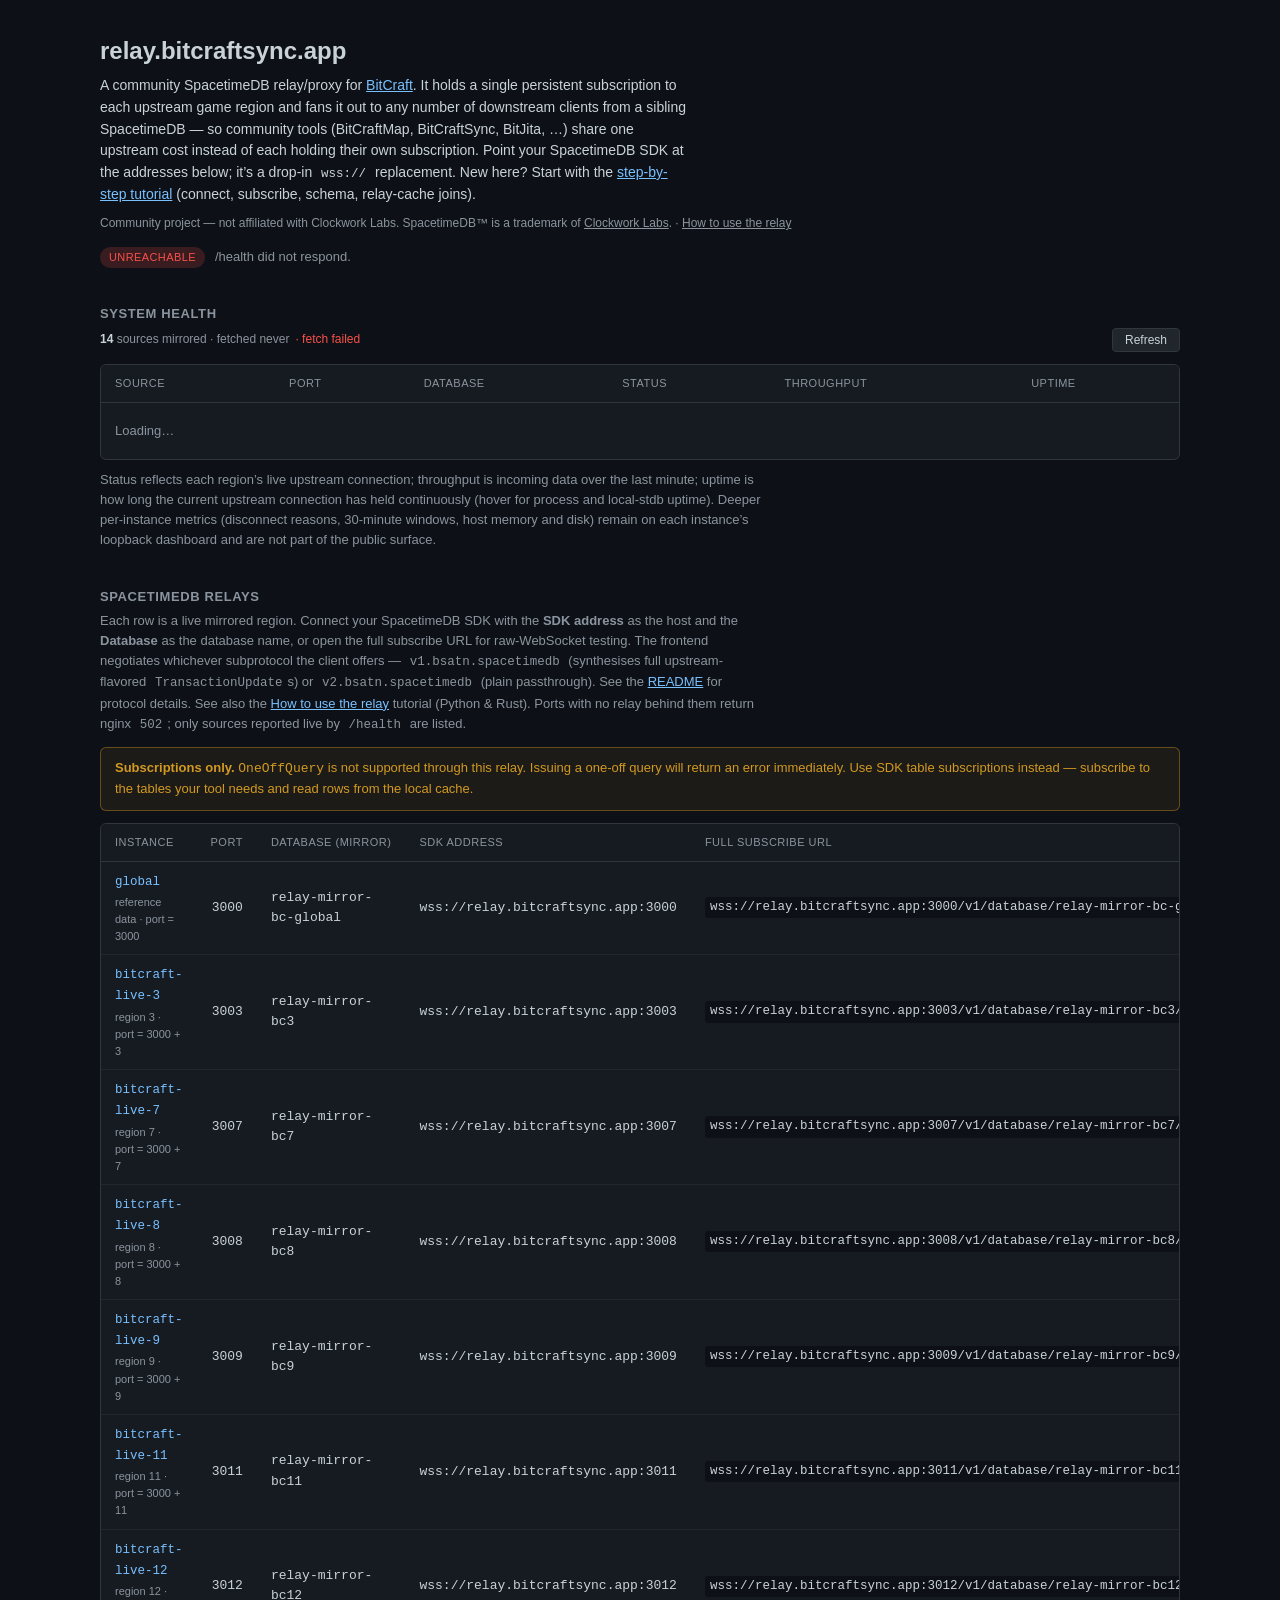
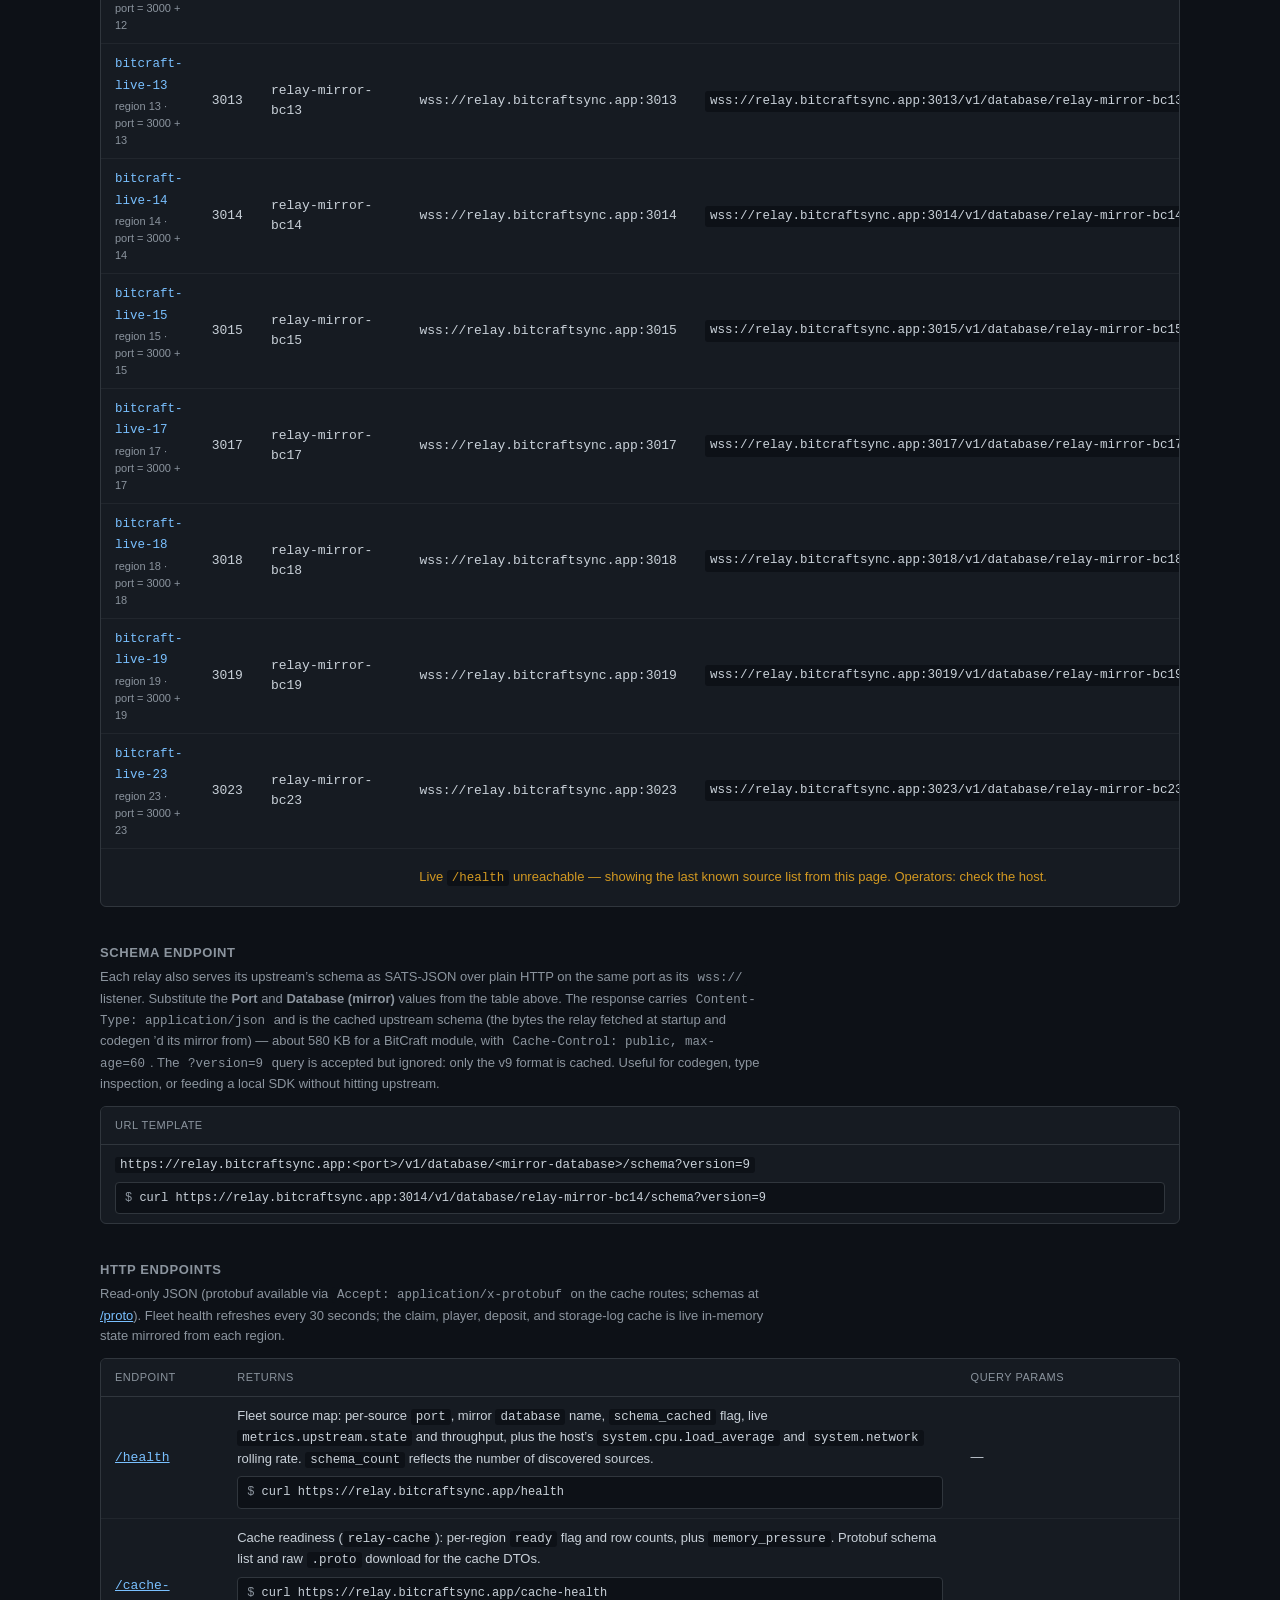
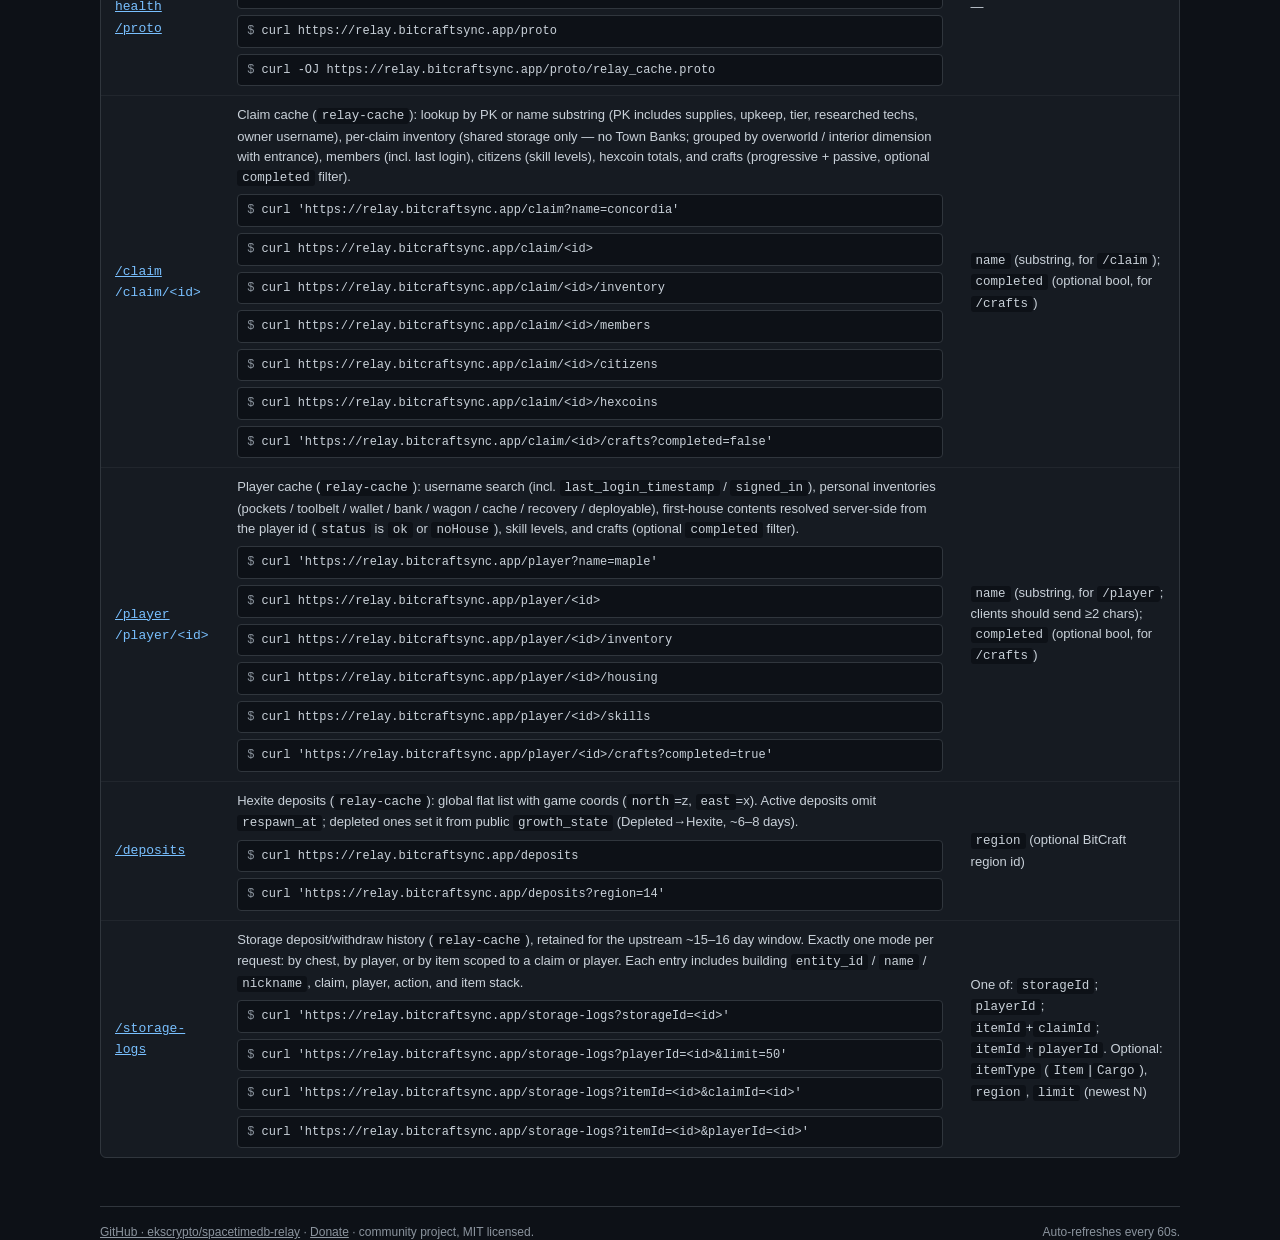
==== www/index.html @ 25bcff54 "Add public /tutorial guide for connecting to the relays. Static Python/Rust walkthrough (connect, se" ====
<!doctype html>
<html lang="en">
<head>
<meta charset="utf-8">
<meta name="viewport" content="width=device-width, initial-scale=1">
<title>relay.bitcraftsync.app</title>
<style>
  :root {
    --bg: #0d1117;
    --panel: #161b22;
    --border: #30363d;
    --text: #c9d1d9;
    --muted: #8b949e;
    --good: #3fb950;
    --bad: #f85149;
    --warn: #d29922;
    --link: #79c0ff;
    --code-bg: #0d1117;
  }
  * { box-sizing: border-box; }
  body {
    margin: 0;
    padding: 32px 24px 64px;
    background: var(--bg);
    color: var(--text);
    font-family: -apple-system, BlinkMacSystemFont, "Segoe UI", Helvetica, Arial, sans-serif;
    font-size: 14px;
    line-height: 1.55;
  }
  .wrap { max-width: 1080px; margin: 0 auto; }
  header h1 { font-size: 24px; margin: 0 0 6px; }
  header .lede { margin: 0 0 8px; color: var(--text); max-width: 76ch; }
  header .disclaimer { color: var(--muted); font-size: 12px; margin: 0; }
  header .disclaimer a { color: var(--muted); text-decoration: underline; }
  .health-line {
    margin-top: 14px;
    display: flex;
    align-items: center;
    gap: 10px;
    flex-wrap: wrap;
  }
  h2 {
    font-size: 13px;
    margin: 36px 0 4px;
    color: var(--muted);
    text-transform: uppercase;
    letter-spacing: 0.6px;
  }
  .section-note { color: var(--muted); font-size: 13px; margin: 4px 0 12px; max-width: 92ch; }
  .section-note code, p code, li code, td code { background: var(--code-bg); padding: 1px 5px; border-radius: 3px; font-size: 12.5px; }
  a { color: var(--link); }

  .pill {
    font-size: 11px;
    padding: 2px 9px;
    border-radius: 12px;
    background: #21262d;
    color: var(--muted);
    text-transform: uppercase;
    letter-spacing: 0.4px;
    white-space: nowrap;
  }
  .pill.up { background: rgba(63, 185, 80, 0.18); color: var(--good); }
  .pill.bad { background: rgba(248, 81, 73, 0.18); color: var(--bad); }
  .pill.warn { background: rgba(210, 153, 34, 0.18); color: var(--warn); }

  .panel {
    background: var(--panel);
    border: 1px solid var(--border);
    border-radius: 6px;
    padding: 0;
    overflow: hidden;
  }
  table { width: 100%; border-collapse: collapse; font-size: 13px; }
  thead th {
    text-align: left;
    padding: 10px 14px;
    color: var(--muted);
    font-weight: 500;
    font-size: 11px;
    text-transform: uppercase;
    letter-spacing: 0.5px;
    border-bottom: 1px solid var(--border);
    background: #161b22;
    white-space: nowrap;
  }
  tbody td { padding: 9px 14px; border-bottom: 1px solid #21262d; vertical-align: middle; }
  tbody tr:last-child td { border-bottom: none; }
  tbody tr:hover { background: #1c2128; }
  td.mono, .mono { font-family: ui-monospace, SFMono-Regular, Menlo, Consolas, monospace; }
  td.num { text-align: right; font-variant-numeric: tabular-nums; white-space: nowrap; }
  .src { color: var(--link); font-family: ui-monospace, SFMono-Regular, Menlo, Consolas, monospace; font-size: 12.5px; }
  .instance-tag { color: var(--muted); font-size: 11px; margin-top: 2px; }

  .url-cell { display: flex; align-items: center; gap: 8px; }
  .url-cell code { flex: 1 1 auto; overflow-x: auto; white-space: nowrap; display: block; }
  button.copy {
    background: #21262d;
    color: var(--text);
    border: 1px solid var(--border);
    border-radius: 4px;
    padding: 3px 9px;
    cursor: pointer;
    font-size: 11px;
    white-space: nowrap;
    flex: 0 0 auto;
  }
  button.copy:hover { background: #30363d; }
  button.copy.ok { color: var(--good); border-color: rgba(63,185,80,0.4); }

  .endpoints td p { margin: 2px 0 0; }
  .endpoints .ep { font-family: ui-monospace, SFMono-Regular, Menlo, Consolas, monospace; color: var(--link); }
  .curl {
    margin-top: 6px;
    background: var(--code-bg);
    border: 1px solid var(--border);
    border-radius: 4px;
    padding: 6px 9px;
    font-family: ui-monospace, SFMono-Regular, Menlo, Consolas, monospace;
    font-size: 12px;
    color: var(--text);
    overflow-x: auto;
    white-space: nowrap;
  }
  .curl .prompt { color: var(--muted); user-select: none; }

  .banner {
    border: 1px solid var(--border);
    border-radius: 6px;
    padding: 10px 14px;
    margin: 12px 0;
    font-size: 13px;
  }
  .banner.bad { background: rgba(248, 81, 73, 0.08); border-color: rgba(248, 81, 73, 0.4); color: var(--bad); }
  .banner.warn { background: rgba(210, 153, 34, 0.08); border-color: rgba(210, 153, 34, 0.4); color: var(--warn); }

  .meta-row {
    display: flex;
    align-items: center;
    justify-content: space-between;
    gap: 12px;
    flex-wrap: wrap;
    margin: 4px 0 12px;
  }
  .meta-row .left { color: var(--muted); font-size: 12px; }
  .meta-row .left b { color: var(--text); }
  button.refresh {
    background: #21262d;
    color: var(--text);
    border: 1px solid var(--border);
    border-radius: 4px;
    padding: 4px 12px;
    cursor: pointer;
    font-size: 12px;
  }
  button.refresh:hover { background: #30363d; }

  .stats {
    display: grid;
    grid-template-columns: repeat(auto-fit, minmax(140px, 1fr));
    gap: 8px;
    margin: 4px 0 14px;
  }
  .stats[hidden] { display: none; }
  .stat {
    background: var(--panel);
    border: 1px solid var(--border);
    border-radius: 6px;
    padding: 10px 14px;
  }
  .stat-label {
    color: var(--muted);
    font-size: 10px;
    text-transform: uppercase;
    letter-spacing: 0.5px;
  }
  .stat-value {
    font-size: 18px;
    font-family: ui-monospace, SFMono-Regular, Menlo, Consolas, monospace;
    font-variant-numeric: tabular-nums;
    margin-top: 2px;
    white-space: nowrap;
  }
  .stat-sub { color: var(--muted); font-size: 11px; margin-top: 2px; }

  .loading { color: var(--muted); padding: 18px 14px; font-size: 13px; }
  .empty { color: var(--muted); padding: 18px 14px; font-size: 13px; text-align: center; }

  footer {
    margin-top: 48px;
    padding-top: 16px;
    border-top: 1px solid var(--border);
    color: var(--muted);
    font-size: 12px;
    display: flex;
    justify-content: space-between;
    gap: 12px;
    flex-wrap: wrap;
  }
  footer a { color: var(--muted); text-decoration: underline; }

  @media (max-width: 640px) {
    body { padding: 20px 14px 48px; font-size: 13px; }
    .hide-sm { display: none; }
    thead th, tbody td { padding: 8px 10px; }
  }
</style>
</head>
<body>
<div class="wrap">

  <header>
    <h1>relay.bitcraftsync.app</h1>
    <p class="lede">
      A community SpacetimeDB relay/proxy for <a href="https://bitcraftonline.com" target="_blank" rel="noopener">BitCraft</a>. It holds a single
      persistent subscription to each upstream game region and fans it out to
      any number of downstream clients from a sibling SpacetimeDB &mdash; so
      community tools (BitCraftMap, BitCraftSync, BitJita, &hellip;) share one
      upstream cost instead of each holding their own subscription.     Point your
      SpacetimeDB SDK at the addresses below; it&rsquo;s a drop-in
      <code>wss://</code> replacement. New here?
      Start with the <a href="/tutorial/">step-by-step tutorial</a>
      (connect, subscribe, schema, relay-cache joins).
    </p>
    <p class="disclaimer">
      Community project &mdash; not affiliated with Clockwork Labs.
      SpacetimeDB&trade; is a trademark of
      <a href="https://clockworklabs.io" target="_blank" rel="noopener">Clockwork Labs</a>.
      &middot; <a href="/tutorial/">How to use the relay</a>
    </p>
    <div class="health-line">
      <span id="overall-pill" class="pill">fetching&hellip;</span>
      <span id="overall-text" style="color: var(--muted); font-size: 13px;"></span>
    </div>
  </header>

  <!-- Section 1: System health -->
  <h2>System health</h2>
  <div class="meta-row">
    <span class="left"><b id="src-count">–</b> sources mirrored &middot; fetched <span id="fetched-at">never</span><span id="fetch-error" style="display:none; color:var(--bad); margin-left:6px; font-size:12px;"></span></span>
    <button class="refresh" id="refresh-btn" type="button">Refresh</button>
  </div>
  <div class="stats" id="sys-stats" hidden>
    <div class="stat">
      <div class="stat-label">Load 1 min</div>
      <div class="stat-value" id="stat-load1">–</div>
      <div class="stat-sub" id="stat-load1-sub"></div>
    </div>
    <div class="stat">
      <div class="stat-label">Load 5 min</div>
      <div class="stat-value" id="stat-load5">–</div>
      <div class="stat-sub" id="stat-load5-sub"></div>
    </div>
    <div class="stat">
      <div class="stat-label">Load 15 min</div>
      <div class="stat-value" id="stat-load15">–</div>
      <div class="stat-sub" id="stat-load15-sub"></div>
    </div>
    <div class="stat">
      <div class="stat-label">Network in</div>
      <div class="stat-value" id="stat-net-in">–</div>
      <div class="stat-sub" id="stat-net-sub"></div>
    </div>
    <div class="stat">
      <div class="stat-label">Network out</div>
      <div class="stat-value" id="stat-net-out">–</div>
    </div>
  </div>
  <div class="panel">
    <table>
      <thead>
        <tr>
          <th>Source</th>
          <th>Port</th>
          <th class="hide-sm">Database</th>
          <th>Status</th>
          <th class="hide-sm">Throughput</th>
          <th>Uptime</th>
        </tr>
      </thead>
      <tbody id="health-body">
        <tr><td colspan="6" class="loading">Loading&hellip;</td></tr>
      </tbody>
    </table>
  </div>
  <p class="section-note" style="margin-top: 10px;">
    Status reflects each region&rsquo;s live upstream connection; throughput is
    incoming data over the last minute; uptime is how long the current
    upstream connection has held continuously (hover for process and
    local-stdb uptime). Deeper per-instance metrics (disconnect reasons,
    30-minute windows, host memory and disk) remain on each instance&rsquo;s
    loopback dashboard and are not part of the public surface.
  </p>

  <!-- Section 2: SpacetimeDB relays (wss://) -->
  <h2>SpacetimeDB relays</h2>
  <p class="section-note">
    Each row is a live mirrored region. Connect your SpacetimeDB SDK with the
    <b>SDK address</b> as the host and the <b>Database</b> as the database name,
    or open the full subscribe URL for raw-WebSocket testing. The frontend
    negotiates whichever subprotocol the client offers &mdash;
    <code>v1.bsatn.spacetimedb</code> (synthesises full upstream-flavored
    <code>TransactionUpdate</code>s) or <code>v2.bsatn.spacetimedb</code> (plain
    passthrough). See the
    <a href="https://github.com/ekscrypto/spacetimedb-relay#connecting-downstream-clients" target="_blank" rel="noopener">README</a>
    for protocol details. See also the
    <a href="/tutorial/">How to use the relay</a> tutorial (Python &amp; Rust).
    Ports with no relay behind them return nginx
    <code>502</code>; only sources reported live by <code>/health</code> are listed.
  </p>
  <div class="banner warn">
    <b>Subscriptions only.</b> <code>OneOffQuery</code> is not supported through
    this relay. Issuing a one-off query will return an error immediately. Use
    SDK table subscriptions instead &mdash; subscribe to the tables your tool
    needs and read rows from the local cache.
  </div>
  <div class="panel">
    <table>
      <thead>
        <tr>
          <th>Instance</th>
          <th>Port</th>
          <th class="hide-sm">Database (mirror)</th>
          <th>SDK address</th>
          <th>Full subscribe URL</th>
        </tr>
      </thead>
      <tbody id="relays-body">
        <tr><td colspan="5" class="loading">Loading live sources from <code>/health</code>&hellip;</td></tr>
      </tbody>
    </table>
  </div>

  <!-- Section 3: Schema endpoint -->
  <h2>Schema endpoint</h2>
  <p class="section-note">
    Each relay also serves its upstream&rsquo;s schema as SATS-JSON over plain
    HTTP on the same port as its <code>wss://</code> listener. Substitute the
    <b>Port</b> and <b>Database (mirror)</b> values from the table above.
    The response carries <code>Content-Type: application/json</code> and is the
    cached upstream schema (the bytes the relay fetched at startup and codegen
    &rsquo;d its mirror from) &mdash; about 580&nbsp;KB for a BitCraft module,
    with <code>Cache-Control: public, max-age=60</code>. The
    <code>?version=9</code> query is accepted but ignored: only the v9 format
    is cached. Useful for codegen, type inspection, or feeding a local SDK
    without hitting upstream.
  </p>
  <div class="panel">
    <table class="endpoints">
      <thead>
        <tr>
          <th>URL template</th>
        </tr>
      </thead>
      <tbody>
        <tr>
          <td>
            <code>https://relay.bitcraftsync.app:&lt;port&gt;/v1/database/&lt;mirror-database&gt;/schema?version=9</code>
            <div class="curl"><span class="prompt">$</span> curl https://relay.bitcraftsync.app:3014/v1/database/relay-mirror-bc14/schema?version=9</div>
          </td>
        </tr>
      </tbody>
    </table>
  </div>

  <!-- Section 4: Health + relay-cache HTTP endpoints -->
  <h2>HTTP endpoints</h2>
  <p class="section-note">
    Read-only JSON (protobuf available via
    <code>Accept: application/x-protobuf</code> on the cache routes;
    schemas at <a class="ep" href="/proto" target="_blank" rel="noopener">/proto</a>).
    Fleet health refreshes every 30 seconds; the claim, player, deposit,
    and storage-log cache is live in-memory state mirrored from each region.
  </p>
  <div class="panel">
    <table class="endpoints">
      <thead>
        <tr>
          <th>Endpoint</th>
          <th>Returns</th>
          <th>Query params</th>
        </tr>
      </thead>
      <tbody>
        <tr>
          <td><a class="ep" href="/health" target="_blank" rel="noopener">/health</a></td>
          <td>
            Fleet source map: per-source <code>port</code>, mirror
            <code>database</code> name, <code>schema_cached</code> flag,
            live <code>metrics.upstream.state</code> and throughput, plus
            the host&rsquo;s <code>system.cpu.load_average</code> and
            <code>system.network</code> rolling rate. <code>schema_count</code>
            reflects the number of discovered sources.
            <div class="curl"><span class="prompt">$</span> curl https://relay.bitcraftsync.app/health</div>
          </td>
          <td>&mdash;</td>
        </tr>
        <tr>
          <td>
            <a class="ep" href="/cache-health" target="_blank" rel="noopener">/cache-health</a><br>
            <a class="ep" href="/proto" target="_blank" rel="noopener">/proto</a>
          </td>
          <td>
            Cache readiness (<code>relay-cache</code>): per-region
            <code>ready</code> flag and row counts, plus
            <code>memory_pressure</code>. Protobuf schema list and raw
            <code>.proto</code> download for the cache DTOs.
            <div class="curl"><span class="prompt">$</span> curl https://relay.bitcraftsync.app/cache-health</div>
            <div class="curl"><span class="prompt">$</span> curl https://relay.bitcraftsync.app/proto</div>
            <div class="curl"><span class="prompt">$</span> curl -OJ https://relay.bitcraftsync.app/proto/relay_cache.proto</div>
          </td>
          <td>&mdash;</td>
        </tr>
        <tr>
          <td>
            <a class="ep" href="/claim?name=concordia" target="_blank" rel="noopener">/claim</a><br>
            <span class="ep">/claim/&lt;id&gt;</span>
          </td>
          <td>
            Claim cache (<code>relay-cache</code>): lookup by PK or name
            substring (PK includes supplies, upkeep, tier, researched
            techs, owner username), per-claim inventory (shared storage
            only &mdash; no Town Banks; grouped by overworld / interior
            dimension with entrance), members (incl. last login),
            citizens (skill levels), hexcoin totals, and crafts
            (progressive + passive, optional <code>completed</code> filter).
            <div class="curl"><span class="prompt">$</span> curl 'https://relay.bitcraftsync.app/claim?name=concordia'</div>
            <div class="curl"><span class="prompt">$</span> curl https://relay.bitcraftsync.app/claim/&lt;id&gt;</div>
            <div class="curl"><span class="prompt">$</span> curl https://relay.bitcraftsync.app/claim/&lt;id&gt;/inventory</div>
            <div class="curl"><span class="prompt">$</span> curl https://relay.bitcraftsync.app/claim/&lt;id&gt;/members</div>
            <div class="curl"><span class="prompt">$</span> curl https://relay.bitcraftsync.app/claim/&lt;id&gt;/citizens</div>
            <div class="curl"><span class="prompt">$</span> curl https://relay.bitcraftsync.app/claim/&lt;id&gt;/hexcoins</div>
            <div class="curl"><span class="prompt">$</span> curl 'https://relay.bitcraftsync.app/claim/&lt;id&gt;/crafts?completed=false'</div>
          </td>
          <td>
            <code>name</code> (substring, for <code>/claim</code>);
            <code>completed</code> (optional bool, for <code>/crafts</code>)
          </td>
        </tr>
        <tr>
          <td>
            <a class="ep" href="/player?name=maple" target="_blank" rel="noopener">/player</a><br>
            <span class="ep">/player/&lt;id&gt;</span>
          </td>
          <td>
            Player cache (<code>relay-cache</code>): username search
            (incl. <code>last_login_timestamp</code> / <code>signed_in</code>),
            personal inventories (pockets / toolbelt / wallet / bank /
            wagon / cache / recovery / deployable),
            first-house contents resolved server-side from the
            player id (<code>status</code> is <code>ok</code> or
            <code>noHouse</code>), skill levels, and crafts
            (optional <code>completed</code> filter).
            <div class="curl"><span class="prompt">$</span> curl 'https://relay.bitcraftsync.app/player?name=maple'</div>
            <div class="curl"><span class="prompt">$</span> curl https://relay.bitcraftsync.app/player/&lt;id&gt;</div>
            <div class="curl"><span class="prompt">$</span> curl https://relay.bitcraftsync.app/player/&lt;id&gt;/inventory</div>
            <div class="curl"><span class="prompt">$</span> curl https://relay.bitcraftsync.app/player/&lt;id&gt;/housing</div>
            <div class="curl"><span class="prompt">$</span> curl https://relay.bitcraftsync.app/player/&lt;id&gt;/skills</div>
            <div class="curl"><span class="prompt">$</span> curl 'https://relay.bitcraftsync.app/player/&lt;id&gt;/crafts?completed=true'</div>
          </td>
          <td>
            <code>name</code> (substring, for <code>/player</code>;
            clients should send &ge;2 chars);
            <code>completed</code> (optional bool, for <code>/crafts</code>)
          </td>
        </tr>
        <tr>
          <td>
            <a class="ep" href="/deposits?region=14" target="_blank" rel="noopener">/deposits</a>
          </td>
          <td>
            Hexite deposits (<code>relay-cache</code>): global flat list
            with game coords (<code>north</code>=z, <code>east</code>=x).
            Active deposits omit <code>respawn_at</code>; depleted ones
            set it from public <code>growth_state</code> (Depleted&rarr;Hexite,
            ~6&ndash;8 days).
            <div class="curl"><span class="prompt">$</span> curl https://relay.bitcraftsync.app/deposits</div>
            <div class="curl"><span class="prompt">$</span> curl 'https://relay.bitcraftsync.app/deposits?region=14'</div>
          </td>
          <td>
            <code>region</code> (optional BitCraft region id)
          </td>
        </tr>
        <tr>
          <td>
            <a class="ep" href="/storage-logs?storageId=1008806316593474517&amp;region=14&amp;limit=20" target="_blank" rel="noopener">/storage-logs</a>
          </td>
          <td>
            Storage deposit/withdraw history (<code>relay-cache</code>),
            retained for the upstream ~15&ndash;16 day window. Exactly one
            mode per request: by chest, by player, or by item scoped to a
            claim or player. Each entry includes building
            <code>entity_id</code> / <code>name</code> / <code>nickname</code>,
            claim, player, action, and item stack.
            <div class="curl"><span class="prompt">$</span> curl 'https://relay.bitcraftsync.app/storage-logs?storageId=&lt;id&gt;'</div>
            <div class="curl"><span class="prompt">$</span> curl 'https://relay.bitcraftsync.app/storage-logs?playerId=&lt;id&gt;&amp;limit=50'</div>
            <div class="curl"><span class="prompt">$</span> curl 'https://relay.bitcraftsync.app/storage-logs?itemId=&lt;id&gt;&amp;claimId=&lt;id&gt;'</div>
            <div class="curl"><span class="prompt">$</span> curl 'https://relay.bitcraftsync.app/storage-logs?itemId=&lt;id&gt;&amp;playerId=&lt;id&gt;'</div>
          </td>
          <td>
            One of: <code>storageId</code>;
            <code>playerId</code>;
            <code>itemId</code>+<code>claimId</code>;
            <code>itemId</code>+<code>playerId</code>.
            Optional: <code>itemType</code> (<code>Item</code>|<code>Cargo</code>),
            <code>region</code>, <code>limit</code> (newest N)
          </td>
        </tr>
      </tbody>
    </table>
  </div>

  <footer>
    <span>
      <a href="https://github.com/ekscrypto/spacetimedb-relay" target="_blank" rel="noopener">GitHub &middot; ekscrypto/spacetimedb-relay</a>
      &middot;
      <a href="https://ko-fi.com/ekscrypto" target="_blank" rel="noopener">Donate</a>
      &middot; community project, MIT licensed.
    </span>
    <span>Auto-refreshes every 60s.</span>
  </footer>

</div>

<script>
(function () {
  "use strict";

  var relaysBody = document.getElementById("relays-body");
  var healthBody = document.getElementById("health-body");
  var overallPill = document.getElementById("overall-pill");
  var overallText = document.getElementById("overall-text");
  var srcCount = document.getElementById("src-count");
  var fetchedAt = document.getElementById("fetched-at");
  var refreshBtn = document.getElementById("refresh-btn");
  var sysStats = document.getElementById("sys-stats");
  var fetchError = document.getElementById("fetch-error");
  var lastFetched = null;
  var everFetched = false;
  var timer = null;

  // Known region set as a degraded fallback if /health is unreachable.
  // Mirrors the live-instance table in the repo (CLAUDE.local.md). Clearly
  // marked stale when shown. Kept to the public 3000-3025 band.
  var FALLBACK_SOURCES = [
    { name: "global",            port: 3000, database: "relay-mirror-bc-global" },
    { name: "bitcraft-live-3",   port: 3003, database: "relay-mirror-bc3"  },
    { name: "bitcraft-live-7",   port: 3007, database: "relay-mirror-bc7"  },
    { name: "bitcraft-live-8",   port: 3008, database: "relay-mirror-bc8"  },
    { name: "bitcraft-live-9",   port: 3009, database: "relay-mirror-bc9"  },
    { name: "bitcraft-live-11",  port: 3011, database: "relay-mirror-bc11" },
    { name: "bitcraft-live-12",  port: 3012, database: "relay-mirror-bc12" },
    { name: "bitcraft-live-13",  port: 3013, database: "relay-mirror-bc13" },
    { name: "bitcraft-live-14",  port: 3014, database: "relay-mirror-bc14" },
    { name: "bitcraft-live-15",  port: 3015, database: "relay-mirror-bc15" },
    { name: "bitcraft-live-17",  port: 3017, database: "relay-mirror-bc17" },
    { name: "bitcraft-live-18",  port: 3018, database: "relay-mirror-bc18" },
    { name: "bitcraft-live-19",  port: 3019, database: "relay-mirror-bc19" },
    { name: "bitcraft-live-23",  port: 3023, database: "relay-mirror-bc23" }
  ];

  function el(tag, cls, html) {
    var e = document.createElement(tag);
    if (cls) e.className = cls;
    if (html != null) e.innerHTML = html;
    return e;
  }

  function regionNumber(name, port) {
    if (name === "global") return 0;
    var m = /-(\d+)$/.exec(name);
    if (m) return parseInt(m[1], 10);
    return port - 3000;
  }

  function sortSources(arr) {
    return arr.slice().sort(function (a, b) {
      var ra = regionNumber(a.name, a.port);
      var rb = regionNumber(b.name, b.port);
      if (ra !== rb) return ra - rb;
      return a.name.localeCompare(b.name);
    });
  }

  function escapeHtml(s) {
    return String(s).replace(/[&<>"']/g, function (c) {
      return { "&": "&amp;", "<": "&lt;", ">": "&gt;", '"': "&quot;", "'": "&#39;" }[c];
    });
  }

  function instanceLabel(name, port) {
    if (name === "global") {
      return '<span class="src">global</span>' +
        '<div class="instance-tag">reference data &middot; port = 3000</div>';
    }
    var r = regionNumber(name, port);
    return '<span class="src">' + escapeHtml(name) + '</span>' +
      '<div class="instance-tag">region ' + r + ' &middot; port = 3000 + ' + r + '</div>';
  }

  function subscribeUrl(port, database) {
    return "wss://relay.bitcraftsync.app:" + port +
      "/v1/database/" + encodeURIComponent(database) + "/subscribe";
  }

  function sdkAddress(port) {
    return "wss://relay.bitcraftsync.app:" + port;
  }

  function copyButton(text) {
    var btn = el("button", "copy", "copy");
    btn.type = "button";
    btn.addEventListener("click", function () {
      var done = function () {
        btn.textContent = "copied";
        btn.classList.add("ok");
        setTimeout(function () {
          btn.textContent = "copy";
          btn.classList.remove("ok");
        }, 1400);
      };
      if (navigator.clipboard && navigator.clipboard.writeText) {
        navigator.clipboard.writeText(text).then(done, function () {
          // fall through to legacy
          legacyCopy(text); done();
        });
      } else {
        legacyCopy(text); done();
      }
    });
    return btn;
  }

  function legacyCopy(text) {
    var ta = document.createElement("textarea");
    ta.value = text;
    ta.style.position = "fixed";
    ta.style.opacity = "0";
    document.body.appendChild(ta);
    ta.select();
    try { document.execCommand("copy"); } catch (e) {}
    document.body.removeChild(ta);
  }

  function renderRelays(sources, stale) {
    relaysBody.innerHTML = "";
    if (!sources.length) {
      relaysBody.appendChild(el("tr", null,
        '<td colspan="5" class="empty">No sources reported.</td>'));
      return;
    }
    sortSources(sources).forEach(function (s) {
      var tr = document.createElement("tr");
      tr.appendChild(el("td", null, instanceLabel(s.name, s.port)));
      tr.appendChild(el("td", "num mono", String(s.port)));
      tr.appendChild(el("td", "mono hide-sm", escapeHtml(s.database || "—")));
      tr.appendChild(el("td", "mono", escapeHtml(sdkAddress(s.port))));

      var urlTd = el("td");
      var urlWrap = el("div", "url-cell");
      urlWrap.appendChild(el("code", null, escapeHtml(subscribeUrl(s.port, s.database))));
      urlWrap.appendChild(copyButton(subscribeUrl(s.port, s.database)));
      urlTd.appendChild(urlWrap);
      tr.appendChild(urlTd);
      relaysBody.appendChild(tr);
    });
    if (stale) {
      var tr = el("tr", null,
        '<td colspan="5" class="empty" style="color: var(--warn);">' +
        'Live <code>/health</code> unreachable — showing the last known ' +
        'source list from this page. Operators: check the host.</td>');
      relaysBody.appendChild(tr);
    }
  }

  function formatBytes(bps) {
    // bytes/sec → binary-scale rate (KB/s, MB/s, …).
    var units = ["B/s", "KB/s", "MB/s", "GB/s"];
    var v = bps, i = 0;
    while (v >= 1024 && i < units.length - 1) { v /= 1024; i++; }
    if (i === 0) return Math.round(v) + " " + units[i];
    return v.toFixed(v < 10 ? 1 : 0) + " " + units[i];
  }

  function formatDuration(seconds) {
    // seconds → compact "4d 3h 12m" / "2h 15m" / "3m" / "42s".
    if (seconds == null || isNaN(seconds) || seconds < 0) return "—";
    var s = Math.floor(seconds);
    if (s < 60) return s + "s";
    var m = Math.floor(s / 60);
    if (m < 60) return m + "m";
    var h = Math.floor(m / 60);
    if (h < 24) return h + "h " + (m % 60) + "m";
    var d = Math.floor(h / 24);
    return d + "d " + (h % 24) + "h";
  }

  function setText(id, text) {
    var node = document.getElementById(id);
    if (node) node.textContent = text;
  }

  function renderSystem(system) {
    var cpu = system && system.cpu;
    var net = system && system.network;
    if (!cpu || !cpu.load_average || !net) {
      sysStats.hidden = true;
      return;
    }
    var la = cpu.load_average;
    var cpus = cpu.num_cpus || 0;
    function ratio(v) {
      if (!cpus) return "";
      var r = v / cpus;
      return "/ " + cpus + " CPUs \u00b7 " + r.toFixed(1) + "\u00d7";
    }
    setText("stat-load1", la.one.toFixed(2));
    setText("stat-load1-sub", ratio(la.one));
    setText("stat-load5", la.five.toFixed(2));
    setText("stat-load5-sub", ratio(la.five));
    setText("stat-load15", la.fifteen.toFixed(2));
    setText("stat-load15-sub", ratio(la.fifteen));

    setText("stat-net-in", "\u2193 " + formatBytes(net.bytes_per_sec_in));
    setText("stat-net-out", "\u2191 " + formatBytes(net.bytes_per_sec_out));
    var samples = net.samples != null ? net.samples : 0;
    var win = net.window_seconds != null ? Math.round(net.window_seconds / 60) : 0;
    setText("stat-net-sub", (win ? win + "-min avg" : "average") +
      (samples ? " \u00b7 " + samples + " samples" : ""));
    sysStats.hidden = false;
  }

  function formatUnits(n) {
    if (n == null || isNaN(n)) return "—";
    if (n < 1000) return String(n);
    var units = ["", "k", "M", "B"];
    var v = n, i = 0;
    while (v >= 1000 && i < units.length - 1) { v /= 1000; i++; }
    return v.toFixed(v < 10 ? 1 : 0) + units[i];
  }

  // Incoming throughput (updates/s) over the upstream 1-minute window.
  // Falls back to "—" when metrics aren't present (older /health). Only
  // updates/s is shown: bytes/s is deliberately omitted because the
  // upstream byte counters measure application-layer (BSATN) payload,
  // which isn't comparable to the host NIC bandwidth shown above and
  // invited misleading cross-comparisons.
  function upstreamThroughput(s, stalled) {
    var up = s.metrics && s.metrics.upstream;
    if (!up) return "";
    var main = "", title = [];
    if (up.units_1m != null) {
      main = formatUnits(Math.round(up.units_1m / 60)) + " updates/s";
    }
    if (stalled) {
      title.push("stalled: 0 updates in the last 60s");
    }
    if (up.units_5m != null) {
      title.push("5-min avg: " + Math.round(up.units_5m / 300) + " updates/s");
    }
    var style = stalled ? ' style="color: var(--warn);"' : "";
    return main ? '<span class="mono"' + style + ' title="' +
      escapeHtml(title.join("\n")) + '">' + main + "</span>" : "";
  }

  // Stall detection: a relay is "stalled" when its upstream connection
  // reports "up" but delivered zero updates in the last minute — the socket
  // is open but no data is flowing, a silent failure mode that plain "up"
  // hides and which is an error condition for downstream clients. Startup
  // is not a concern: a freshly-launched relay reports the "initial" state,
  // not "up", so any source we see as "up" with zero throughput is
  // genuinely stalled. Returns null when not stalled or when units aren't
  // reported (legacy /health) — callers treat null as "not stalled".
  function upstreamStalled(s) {
    var up = s.metrics && s.metrics.upstream;
    if (!up || up.state !== "up") return null;
    if (up.units_1m == null) return null;            // not measured → unknown
    if (up.units_1m === 0) {
      return { units_1m: 0, units_5m: up.units_5m };
    }
    return null;
  }

  // Uptime column: headline is how long the current upstream connection has
  // held continuously — the most operationally meaningful "is data flowing"
  // signal. When upstream is down we show the local-stdb uptime instead
  // (still useful: it shows whether the mirror is independently healthy),
  // and fall back to the process uptime. Hover gives the full breakdown of
  // all three, with last-down timestamps and disconnect reasons when known.
  function uptimeCell(s) {
    var m = s.metrics || {};
    var proc = m.process_uptime_seconds;
    var up = m.upstream || {};
    var ls = m.local_stdb || {};
    var main, parts = [];

    var upUptime = (up.state === "up") ? up.uptime_seconds : null;
    var lsUptime = (ls.state === "up") ? ls.uptime_seconds : null;

    if (upUptime != null) {
      main = formatDuration(upUptime);
    } else if (lsUptime != null) {
      main = formatDuration(lsUptime);
    } else {
      main = formatDuration(proc);
    }

    parts.push("process: " + formatDuration(proc));
    if (upUptime != null) {
      parts.push("upstream: " + formatDuration(upUptime));
    } else if (up.last_down_at != null) {
      parts.push("upstream: down (last down " +
        new Date(up.last_down_at * 1000).toLocaleString() + ")");
      if (up.last_disconnect_reason) {
        parts.push("  reason: " + up.last_disconnect_reason);
      }
    } else {
      parts.push("upstream: —");
    }
    if (lsUptime != null) {
      parts.push("local_stdb: " + formatDuration(lsUptime));
    } else if (ls.last_down_at != null) {
      parts.push("local_stdb: down (last down " +
        new Date(ls.last_down_at * 1000).toLocaleString() + ")");
      if (ls.last_disconnect_reason) {
        parts.push("  reason: " + ls.last_disconnect_reason);
      }
    } else {
      parts.push("local_stdb: —");
    }

    return '<span class="mono" title="' + escapeHtml(parts.join("\n")) + '">' +
      escapeHtml(main) + "</span>";
  }

  function renderHealth(sources, schemaCount) {
    healthBody.innerHTML = "";
    if (!sources.length) {
      healthBody.appendChild(el("tr", null,
        '<td colspan="6" class="empty">No sources reported.</td>'));
      return;
    }
    sortSources(sources).forEach(function (s) {
      var tr = document.createElement("tr");
      tr.appendChild(el("td", "src", escapeHtml(s.name)));
      tr.appendChild(el("td", "num mono", String(s.port)));
      tr.appendChild(el("td", "mono hide-sm", escapeHtml(s.database || "—")));

      // Status: driven by the live upstream (and local-stdb) connection
      // state, not by schema cache. "up" requires both links up; "down"
      // if either is down or if no state is reported at all (a source
      // with no metrics is assumed down, not initialising); "stalled"
      // (warn) when both links are up but upstream delivered zero updates
      // in the last minute — an error condition we surface over the plain
      // "up"; otherwise "initial" only when a partial/ transitional state
      // is present.
      var m = s.metrics || {};
      var upState = (m.upstream && m.upstream.state) || "";
      var lsState = (m.local_stdb && m.local_stdb.state) || "";
      var stalled = upstreamStalled(s);
      var state, cls, label, pillTitle;
      if (upState === "up" && lsState === "up") {
        if (stalled) {
          state = "stalled"; cls = "warn"; label = "stalled";
          pillTitle = "upstream socket is up but delivered 0 updates in the last 60s\n" +
            "(upstream: up\nlocal_stdb: up)";
        } else {
          state = "up"; cls = "up"; label = "up";
          pillTitle = "upstream: up\nlocal_stdb: up";
        }
      } else if (upState === "down" || lsState === "down") {
        state = "down"; cls = "bad"; label = "down";
        pillTitle = "upstream: " + (upState || "—") + "\nlocal_stdb: " + (lsState || "—");
      } else if (!upState && !lsState) {
        // No state reported at all — assume down rather than initialising.
        state = "down"; cls = "bad"; label = "down";
        pillTitle = "upstream: —\nlocal_stdb: —";
      } else {
        state = "initial"; cls = "warn"; label = upState || lsState || "initial";
        pillTitle = "upstream: " + (upState || "—") + "\nlocal_stdb: " + (lsState || "—");
      }
      tr.appendChild(el("td", null,
        '<span class="pill ' + cls + '" title="' + escapeHtml(pillTitle) +
        '">' + escapeHtml(label) + "</span>"));

      tr.appendChild(el("td", "num hide-sm", upstreamThroughput(s, stalled)));
      tr.appendChild(el("td", "num", uptimeCell(s)));
      healthBody.appendChild(tr);
    });

    // Overall header pill: reflects real up/down/stalled across all sources,
    // derived from upstream/local_stdb state. A source with no reported
    // metrics is counted as down, not initialising — so a partially-down
    // fleet reports the down count rather than "connecting". A stalled
    // source (up but zero throughput) counts separately and is surfaced as
    // a warn-tier issue only when nothing is fully down. Priority on the
    // header pill: down > stalled > connecting > all-up.
    var upCount = 0, downCount = 0, stalledCount = 0, hasMetrics = false;
    sources.forEach(function (s) {
      var m = s.metrics && s.metrics.upstream;
      if (!m) {
        // No metrics → assume down.
        downCount++;
        return;
      }
      hasMetrics = true;
      if (m.state === "down") {
        downCount++;
      } else if (m.state === "up") {
        if (upstreamStalled(s)) stalledCount++;
        else upCount++;
      }
    });
    srcCount.textContent = String(schemaCount != null ? schemaCount : sources.length);
    if (hasMetrics || downCount > 0) {
      if (downCount === 0 && upCount === sources.length) {
        overallPill.className = "pill up";
        overallPill.textContent = "all up";
        overallText.textContent = "every region’s upstream connection is live.";
      } else if (downCount > 0) {
        overallPill.className = "pill bad";
        overallPill.textContent = downCount + " down";
        overallText.textContent = downCount + " of " + sources.length +
          " sources report a down upstream connection.";
      } else if (stalledCount > 0) {
        overallPill.className = "pill warn";
        overallPill.textContent = stalledCount + " stalled";
        overallText.textContent = stalledCount + " of " + sources.length +
          " sources are up but delivering no updates.";
      } else {
        overallPill.className = "pill warn";
        overallPill.textContent = "connecting";
        overallText.textContent = "one or more sources are still initialising.";
      }
    } else {
      // Legacy /health without metrics — keep a neutral pill.
      overallPill.className = "pill " + (sources.length ? "up" : "bad");
      overallPill.textContent = sources.length ? "listed" : "no sources";
      overallText.textContent = "";
    }
  }

  function setFetched() {
    everFetched = true;
    lastFetched = new Date();
    fetchedAt.textContent = lastFetched.toLocaleTimeString();
    fetchError.style.display = "none";
  }

  function showFetchError() {
    overallPill.className = "pill bad";
    overallPill.textContent = "unreachable";
    overallText.textContent = "/health did not respond.";
    fetchError.textContent = "· fetch failed";
    fetchError.style.display = "";
    sysStats.hidden = true;
    if (!everFetched) {
      // No prior data for the relay table — show the hardcoded fallback
      // addresses so users can still try to connect. The health table is
      // left as "Loading…"; the pill + error badge above it are enough.
      renderRelays(FALLBACK_SOURCES, true);
      srcCount.textContent = String(FALLBACK_SOURCES.length);
    }
    // With prior data both tables are left intact — users keep the last
    // known state while waiting for /health to recover.
  }

  function refresh() {
    var started = Date.now();
    fetch("/health", { cache: "no-store" })
      .then(function (r) {
        if (!r.ok) throw new Error("HTTP " + r.status);
        return r.json();
      })
      .then(function (data) {
        var sources = [];
        if (data && data.sources && typeof data.sources === "object") {
          Object.keys(data.sources).forEach(function (name) {
            var s = data.sources[name];
            if (!s || typeof s !== "object") return;
            sources.push({
              name: name,
              port: s.port,
              database: s.database,
              schema_cached: s.schema_cached === true,
              metrics: s.metrics || null
            });
          });
        }
        var schemaCount = (typeof data.schema_count === "number")
          ? data.schema_count : sources.length;
        setFetched();
        renderRelays(sources, false);
        renderHealth(sources, schemaCount);
        renderSystem(data && data.system);
      })
      .catch(function (err) {
        console.warn("health fetch failed:", err);
        showFetchError();
      });
  }

  refreshBtn.addEventListener("click", function () {
    // Reset the 60s cadence from now, then fetch.
    if (timer) { clearTimeout(timer); timer = null; }
    schedule();
    refresh();
  });

  function schedule() {
    timer = setTimeout(function () {
      schedule(); // re-arm before any async work so a failure can't break the loop
      refresh();
    }, 60000);
  }

  refresh();
  schedule();
})();
</script>
</body>
</html>
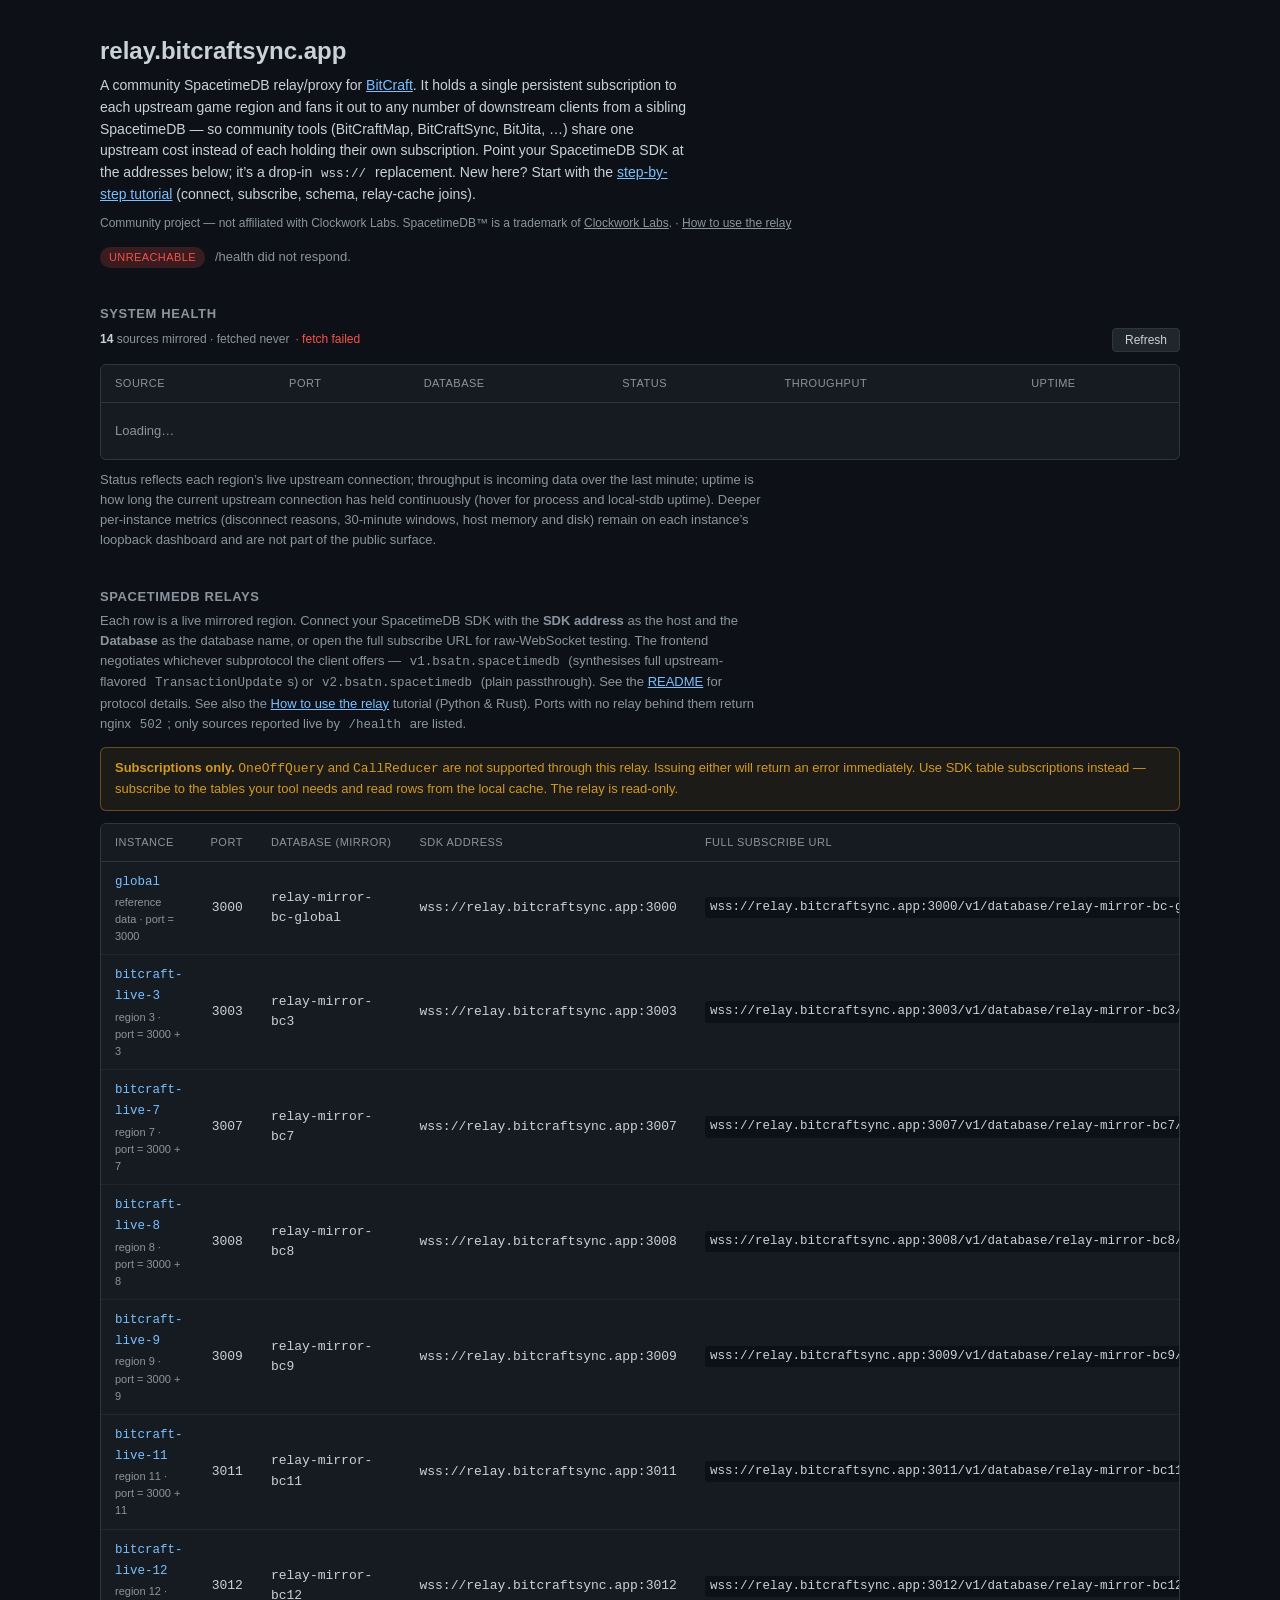
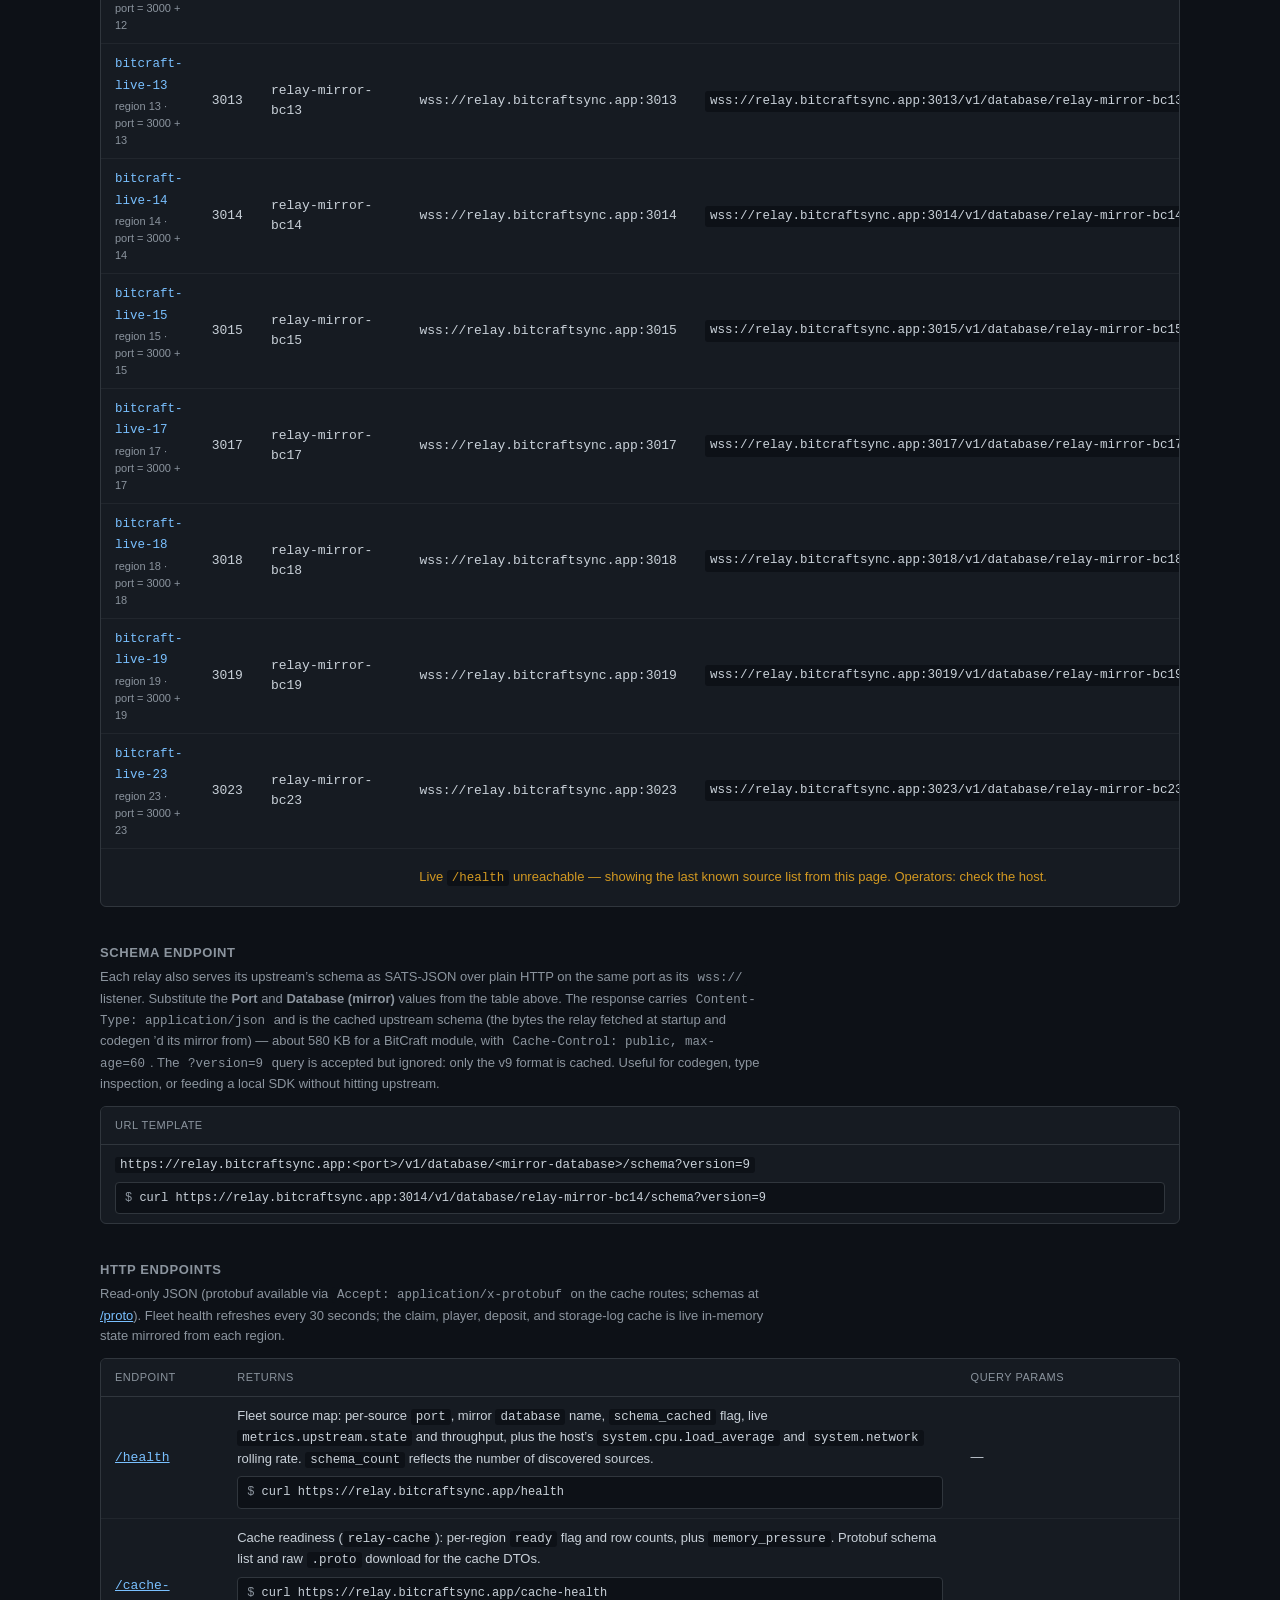
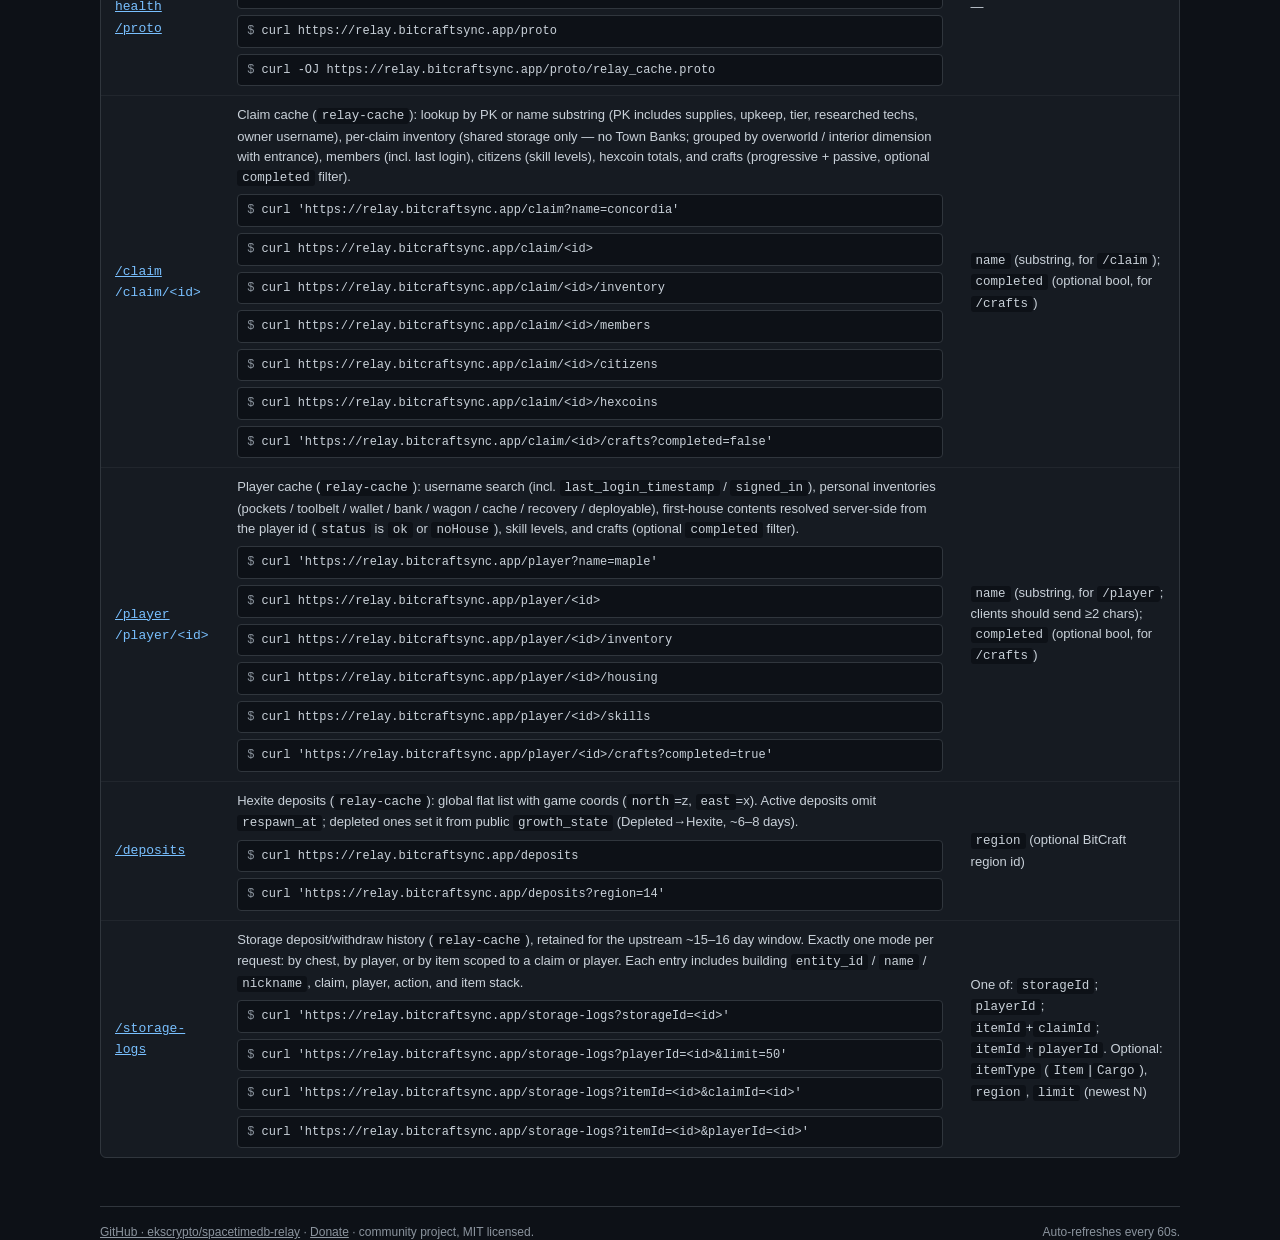
==== commit cafe197d: "Clarify that CallReducer is rejected on the relay. The old wording sounded like encouragement to cal" ====
--- a/www/index.html
+++ b/www/index.html
@@ -309,10 +309,11 @@
     <code>502</code>; only sources reported live by <code>/health</code> are listed.
   </p>
   <div class="banner warn">
-    <b>Subscriptions only.</b> <code>OneOffQuery</code> is not supported through
-    this relay. Issuing a one-off query will return an error immediately. Use
-    SDK table subscriptions instead &mdash; subscribe to the tables your tool
-    needs and read rows from the local cache.
+    <b>Subscriptions only.</b> <code>OneOffQuery</code> and
+    <code>CallReducer</code> are not supported through this relay. Issuing
+    either will return an error immediately. Use SDK table subscriptions
+    instead &mdash; subscribe to the tables your tool needs and read rows
+    from the local cache. The relay is read-only.
   </div>
   <div class="panel">
     <table>
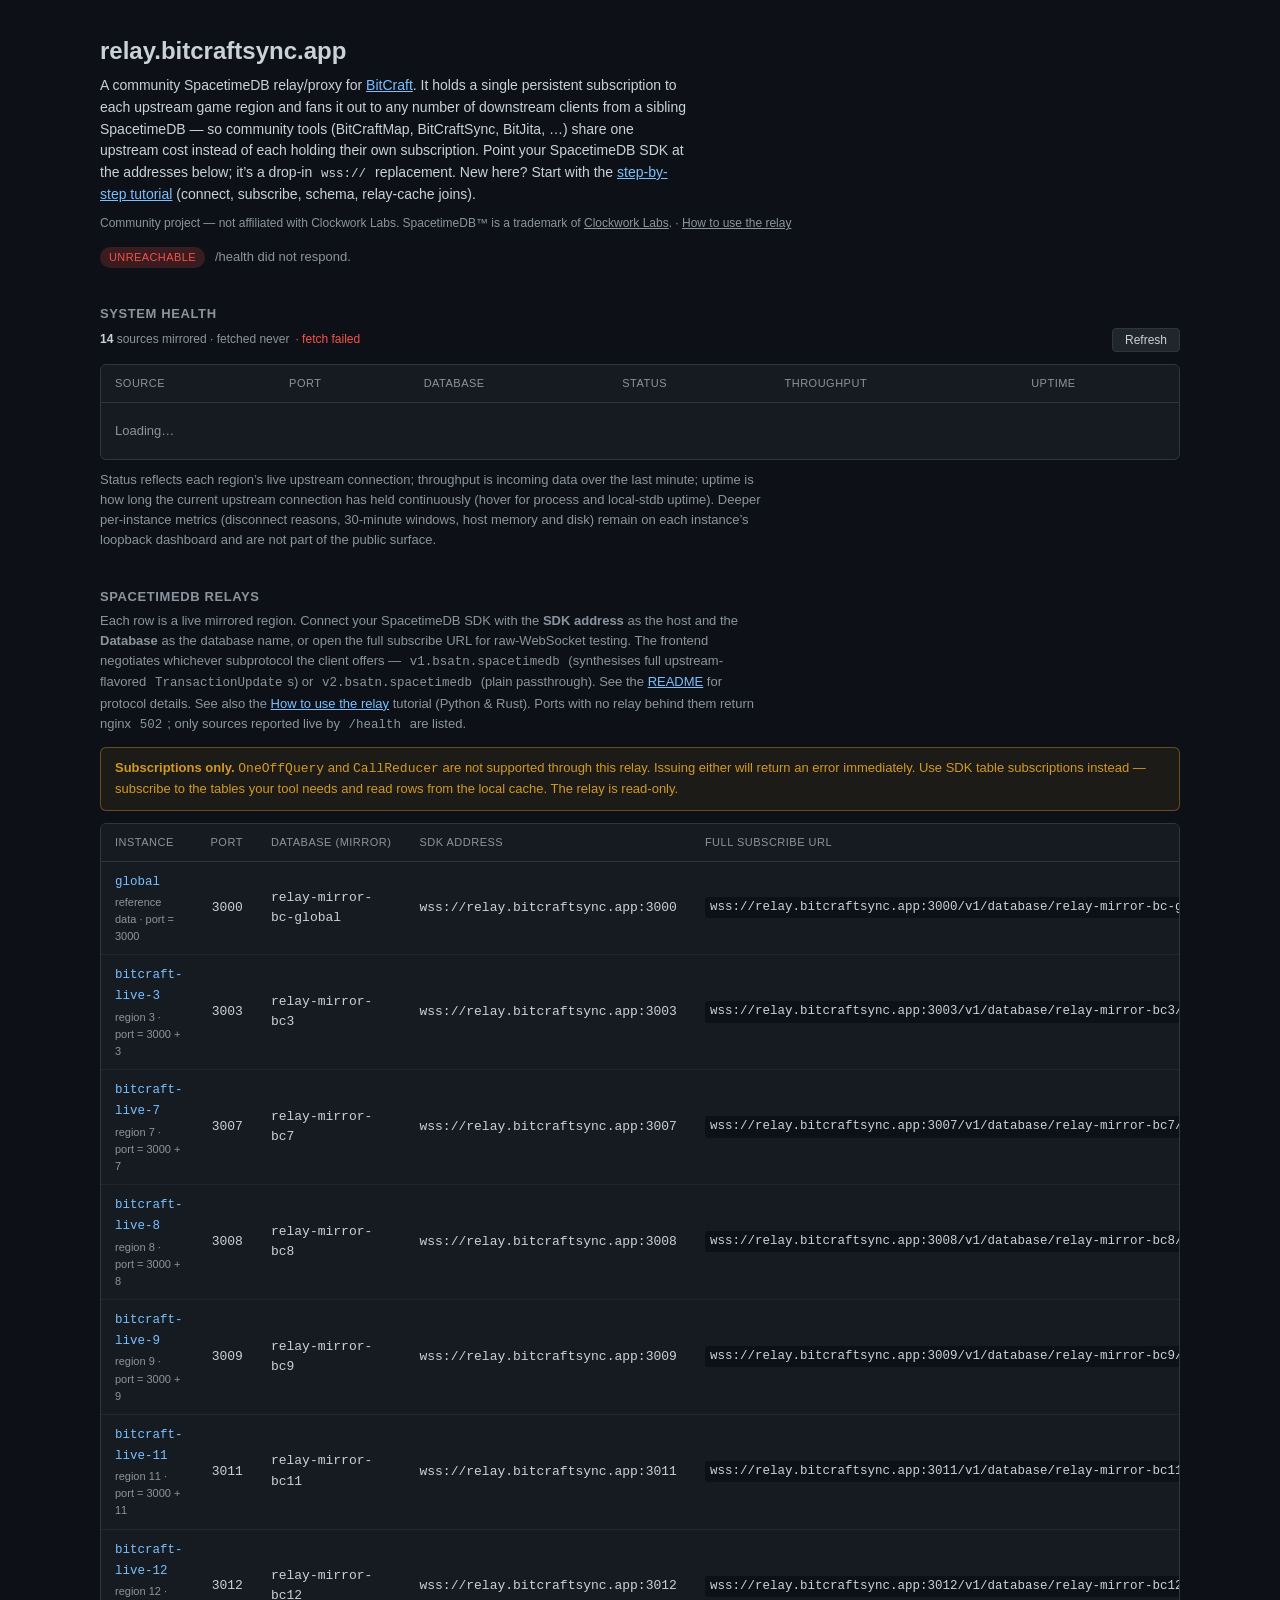
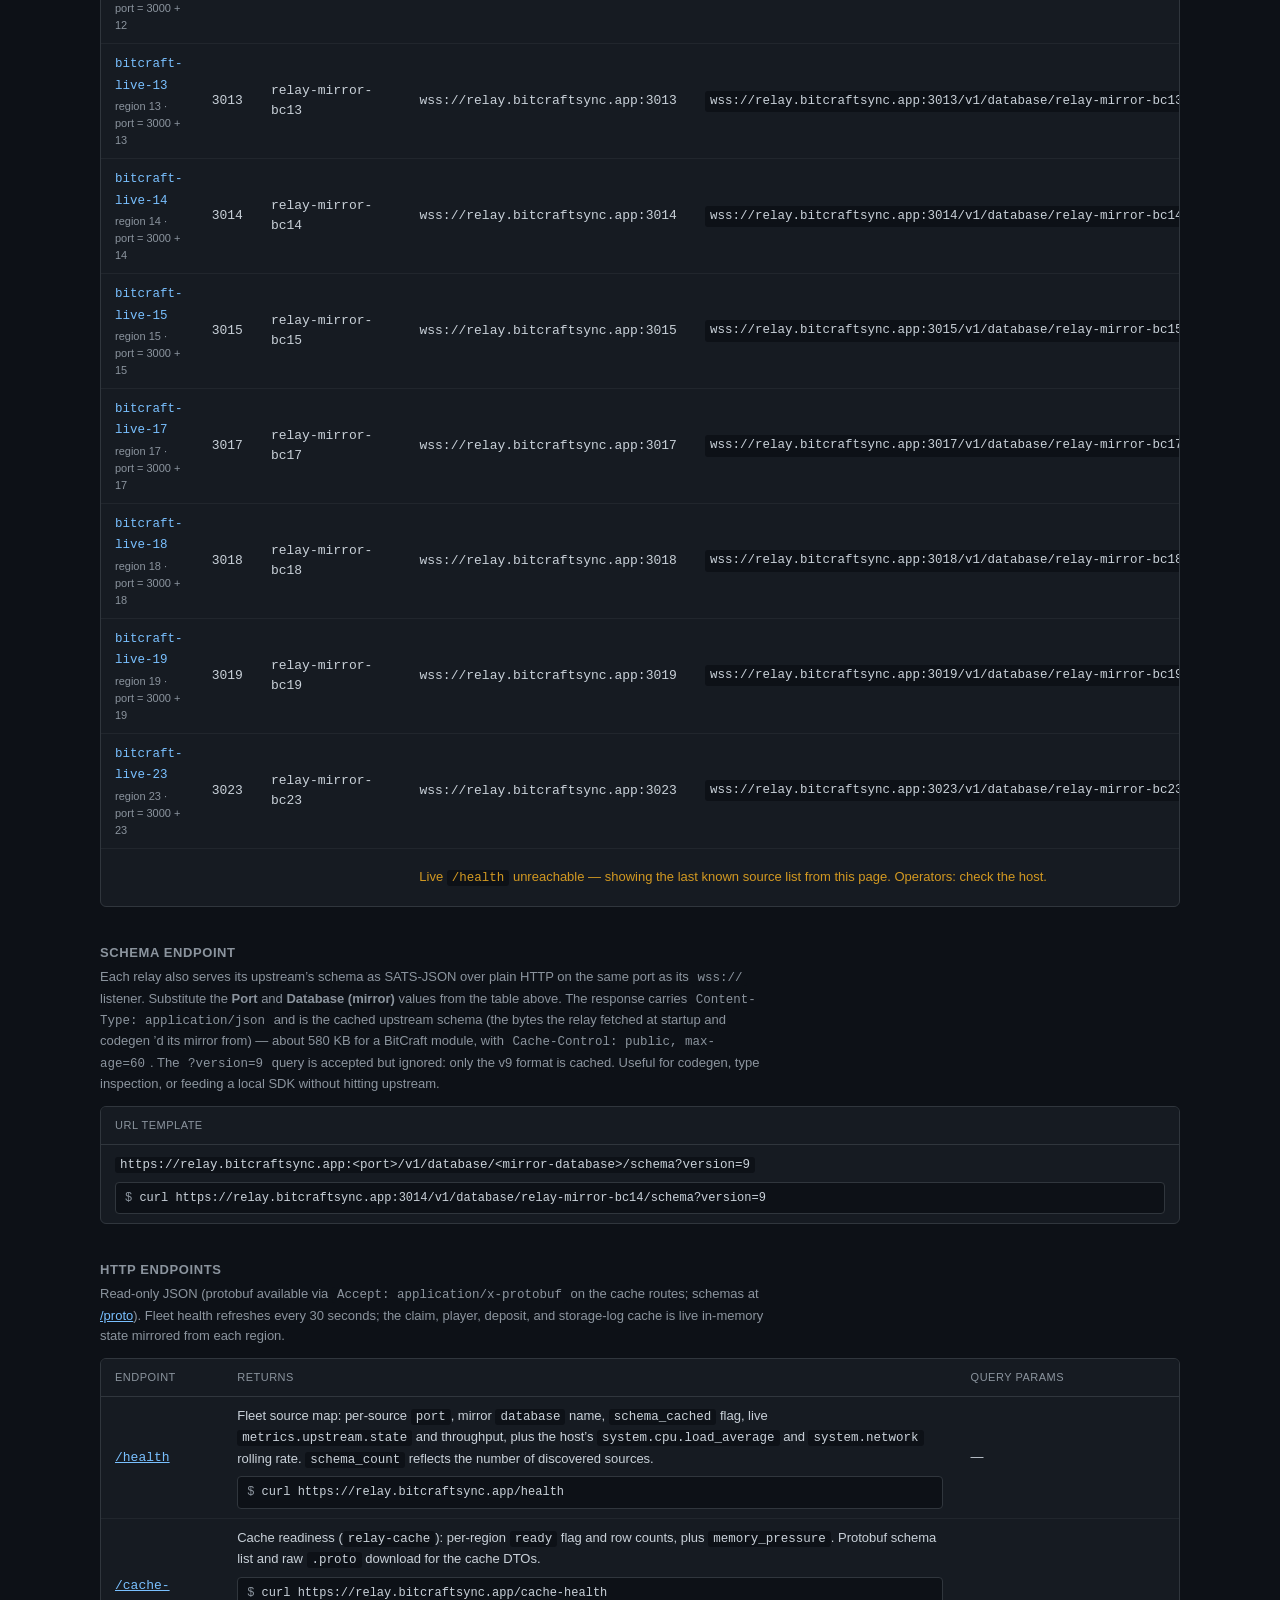
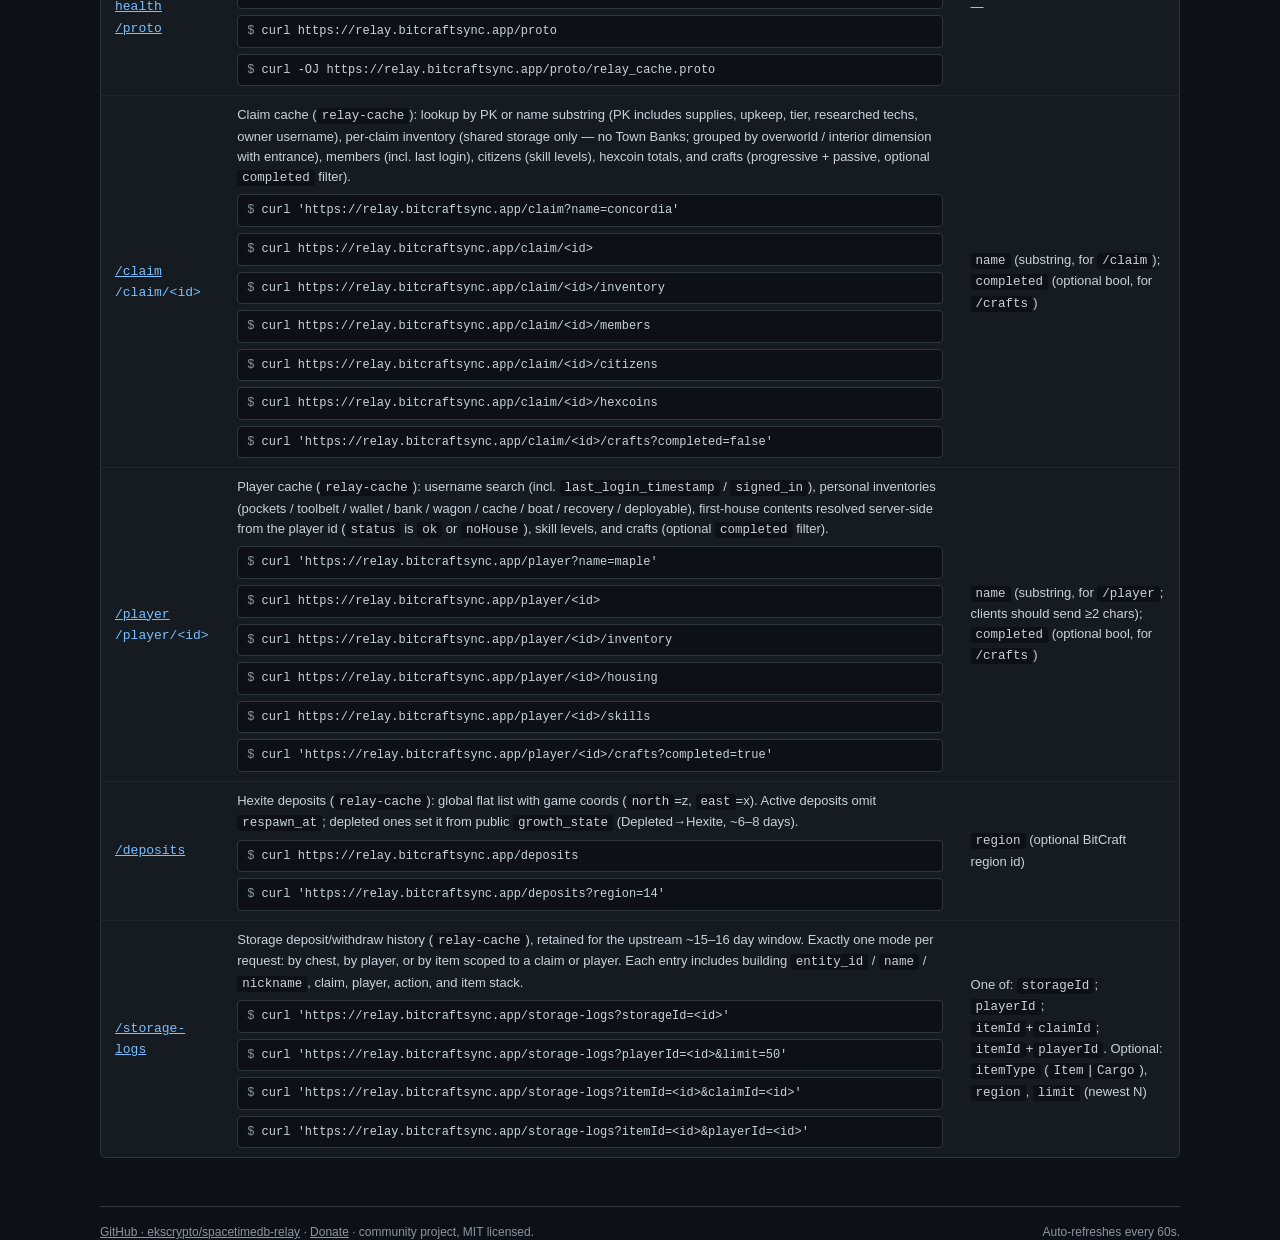
==== commit e705ef2c: "Fix player inventory missing boat deployables by reading deployable_state_v2. Newer Skiff/Clipper/Ra" ====
--- a/www/index.html
+++ b/www/index.html
@@ -447,7 +447,7 @@
             Player cache (<code>relay-cache</code>): username search
             (incl. <code>last_login_timestamp</code> / <code>signed_in</code>),
             personal inventories (pockets / toolbelt / wallet / bank /
-            wagon / cache / recovery / deployable),
+            wagon / cache / boat / recovery / deployable),
             first-house contents resolved server-side from the
             player id (<code>status</code> is <code>ok</code> or
             <code>noHouse</code>), skill levels, and crafts
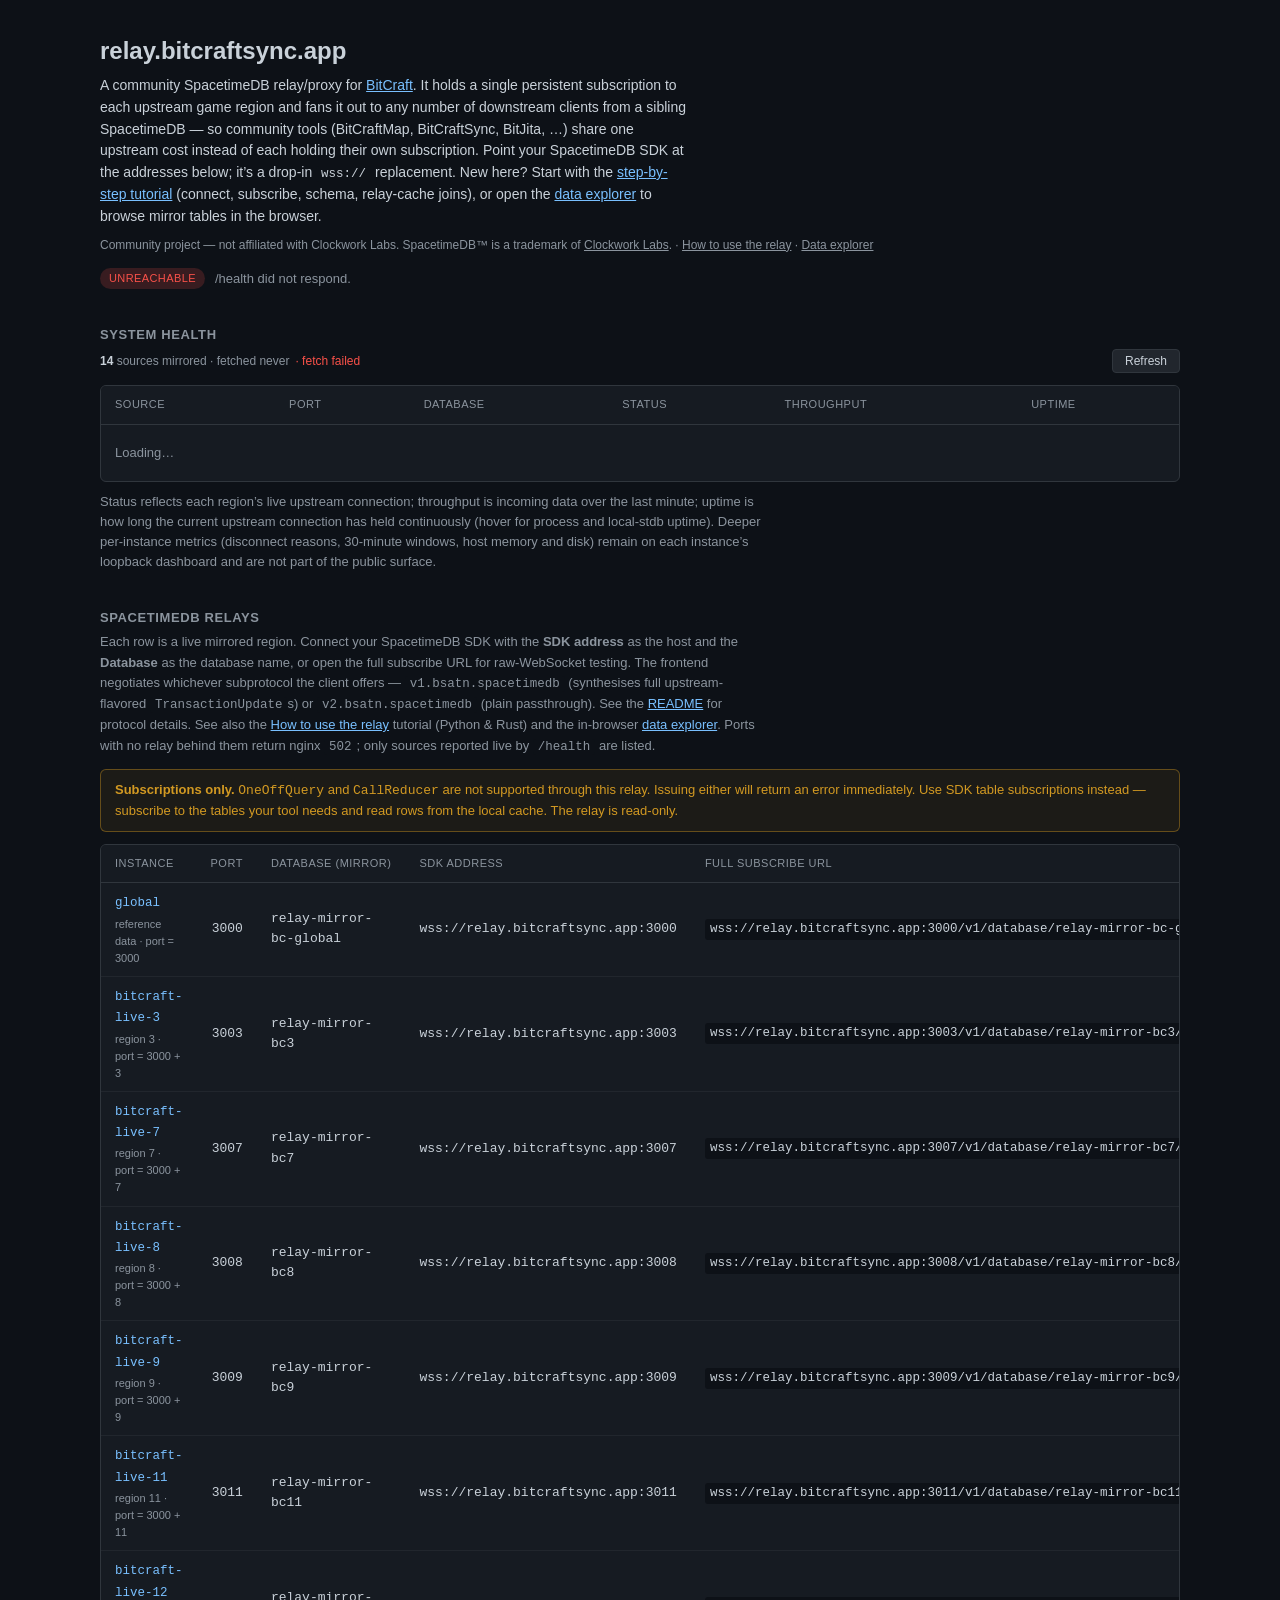
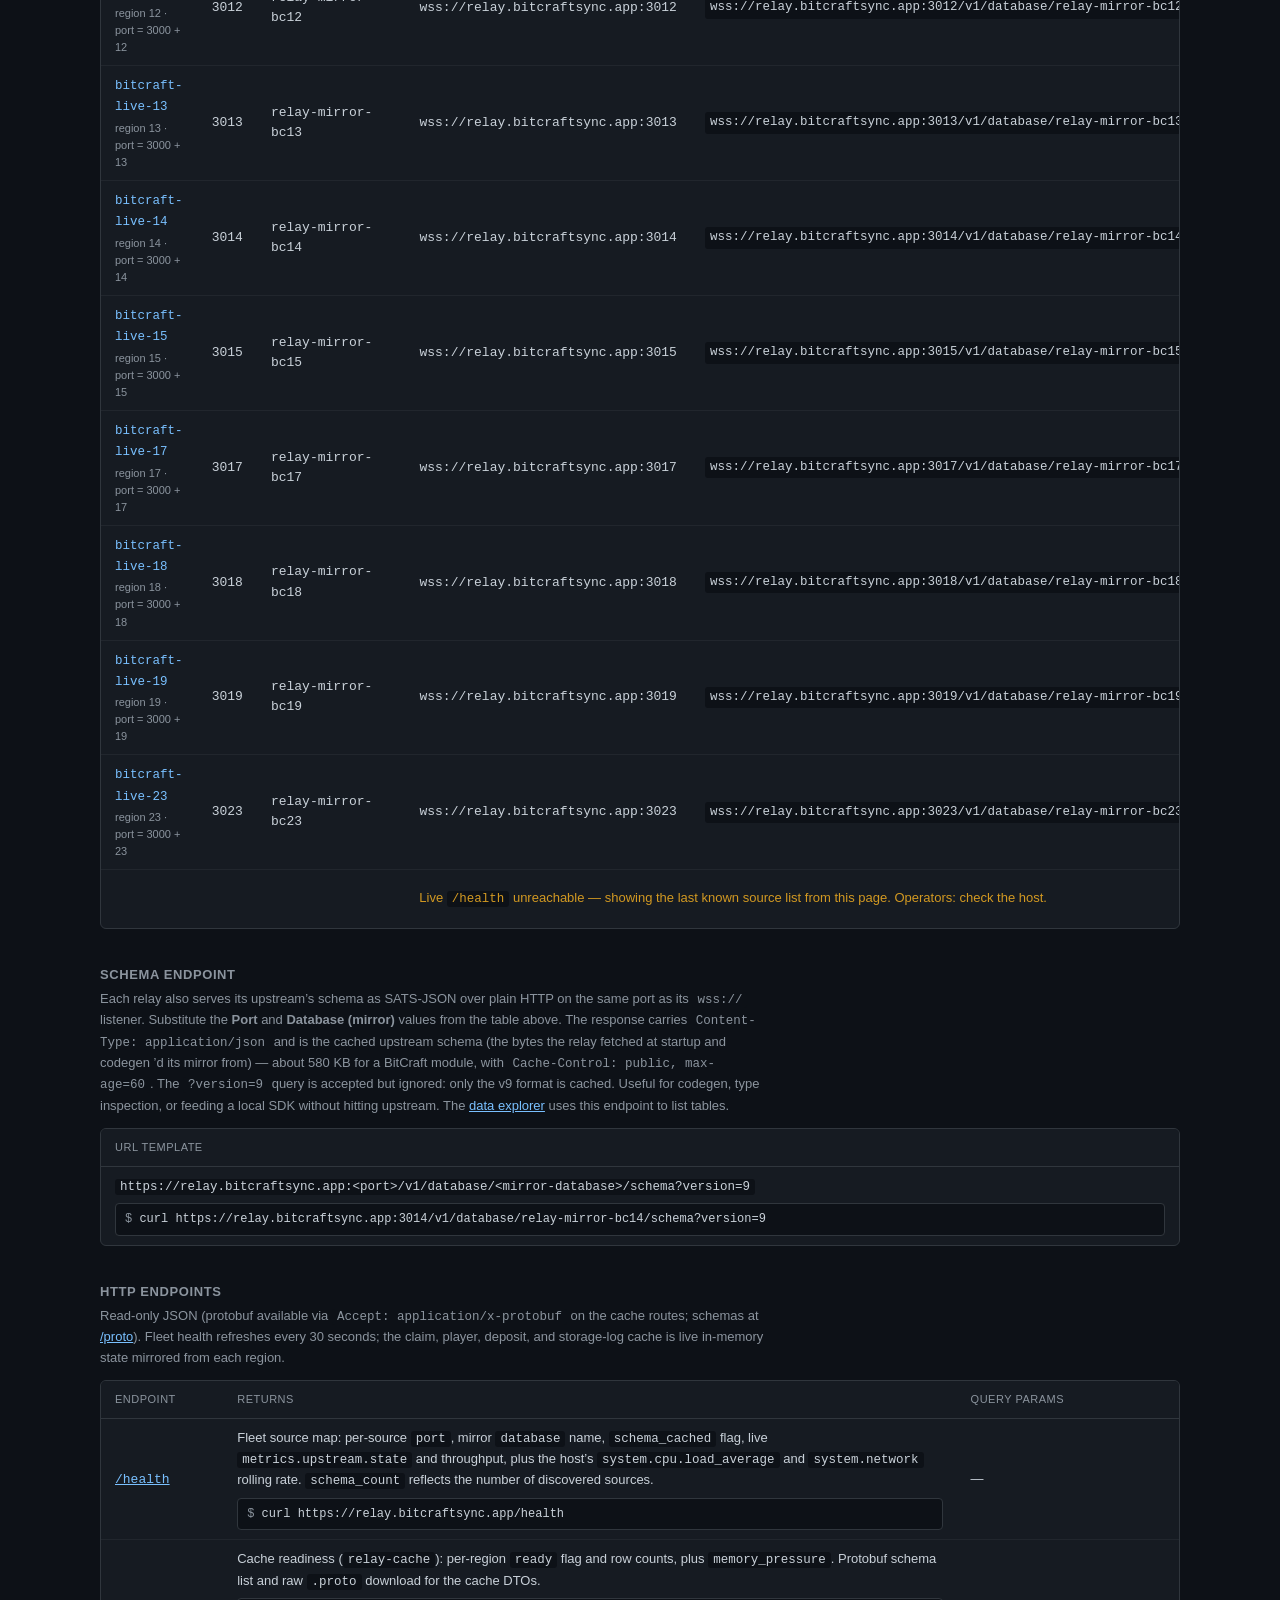
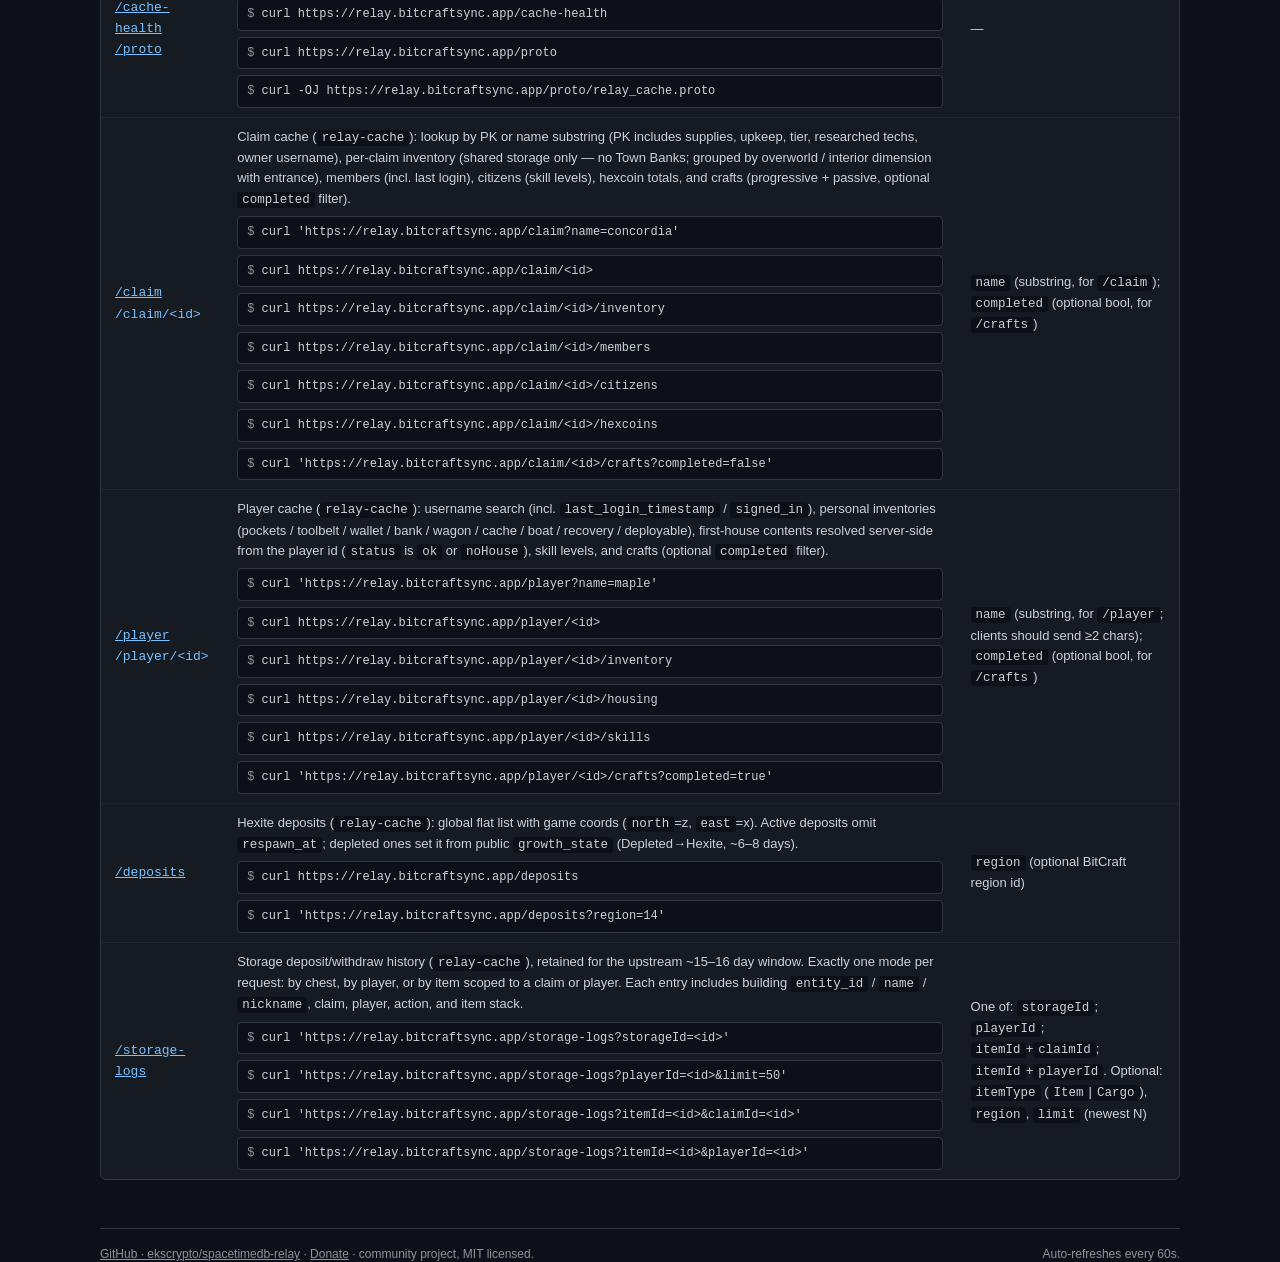
==== commit cd8f6ab9: "Add browser data explorer and permissive schema CORS. Serve a static table browser under www/explore" ====
--- a/www/index.html
+++ b/www/index.html
@@ -220,13 +220,15 @@
       SpacetimeDB SDK at the addresses below; it&rsquo;s a drop-in
       <code>wss://</code> replacement. New here?
       Start with the <a href="/tutorial/">step-by-step tutorial</a>
-      (connect, subscribe, schema, relay-cache joins).
+      (connect, subscribe, schema, relay-cache joins), or open the
+      <a href="/explorer/">data explorer</a> to browse mirror tables in the browser.
     </p>
     <p class="disclaimer">
       Community project &mdash; not affiliated with Clockwork Labs.
       SpacetimeDB&trade; is a trademark of
       <a href="https://clockworklabs.io" target="_blank" rel="noopener">Clockwork Labs</a>.
       &middot; <a href="/tutorial/">How to use the relay</a>
+      &middot; <a href="/explorer/">Data explorer</a>
     </p>
     <div class="health-line">
       <span id="overall-pill" class="pill">fetching&hellip;</span>
@@ -304,7 +306,8 @@
     passthrough). See the
     <a href="https://github.com/ekscrypto/spacetimedb-relay#connecting-downstream-clients" target="_blank" rel="noopener">README</a>
     for protocol details. See also the
-    <a href="/tutorial/">How to use the relay</a> tutorial (Python &amp; Rust).
+    <a href="/tutorial/">How to use the relay</a> tutorial (Python &amp; Rust)
+    and the in-browser <a href="/explorer/">data explorer</a>.
     Ports with no relay behind them return nginx
     <code>502</code>; only sources reported live by <code>/health</code> are listed.
   </p>
@@ -344,7 +347,8 @@
     with <code>Cache-Control: public, max-age=60</code>. The
     <code>?version=9</code> query is accepted but ignored: only the v9 format
     is cached. Useful for codegen, type inspection, or feeding a local SDK
-    without hitting upstream.
+    without hitting upstream. The <a href="/explorer/">data explorer</a>
+    uses this endpoint to list tables.
   </p>
   <div class="panel">
     <table class="endpoints">
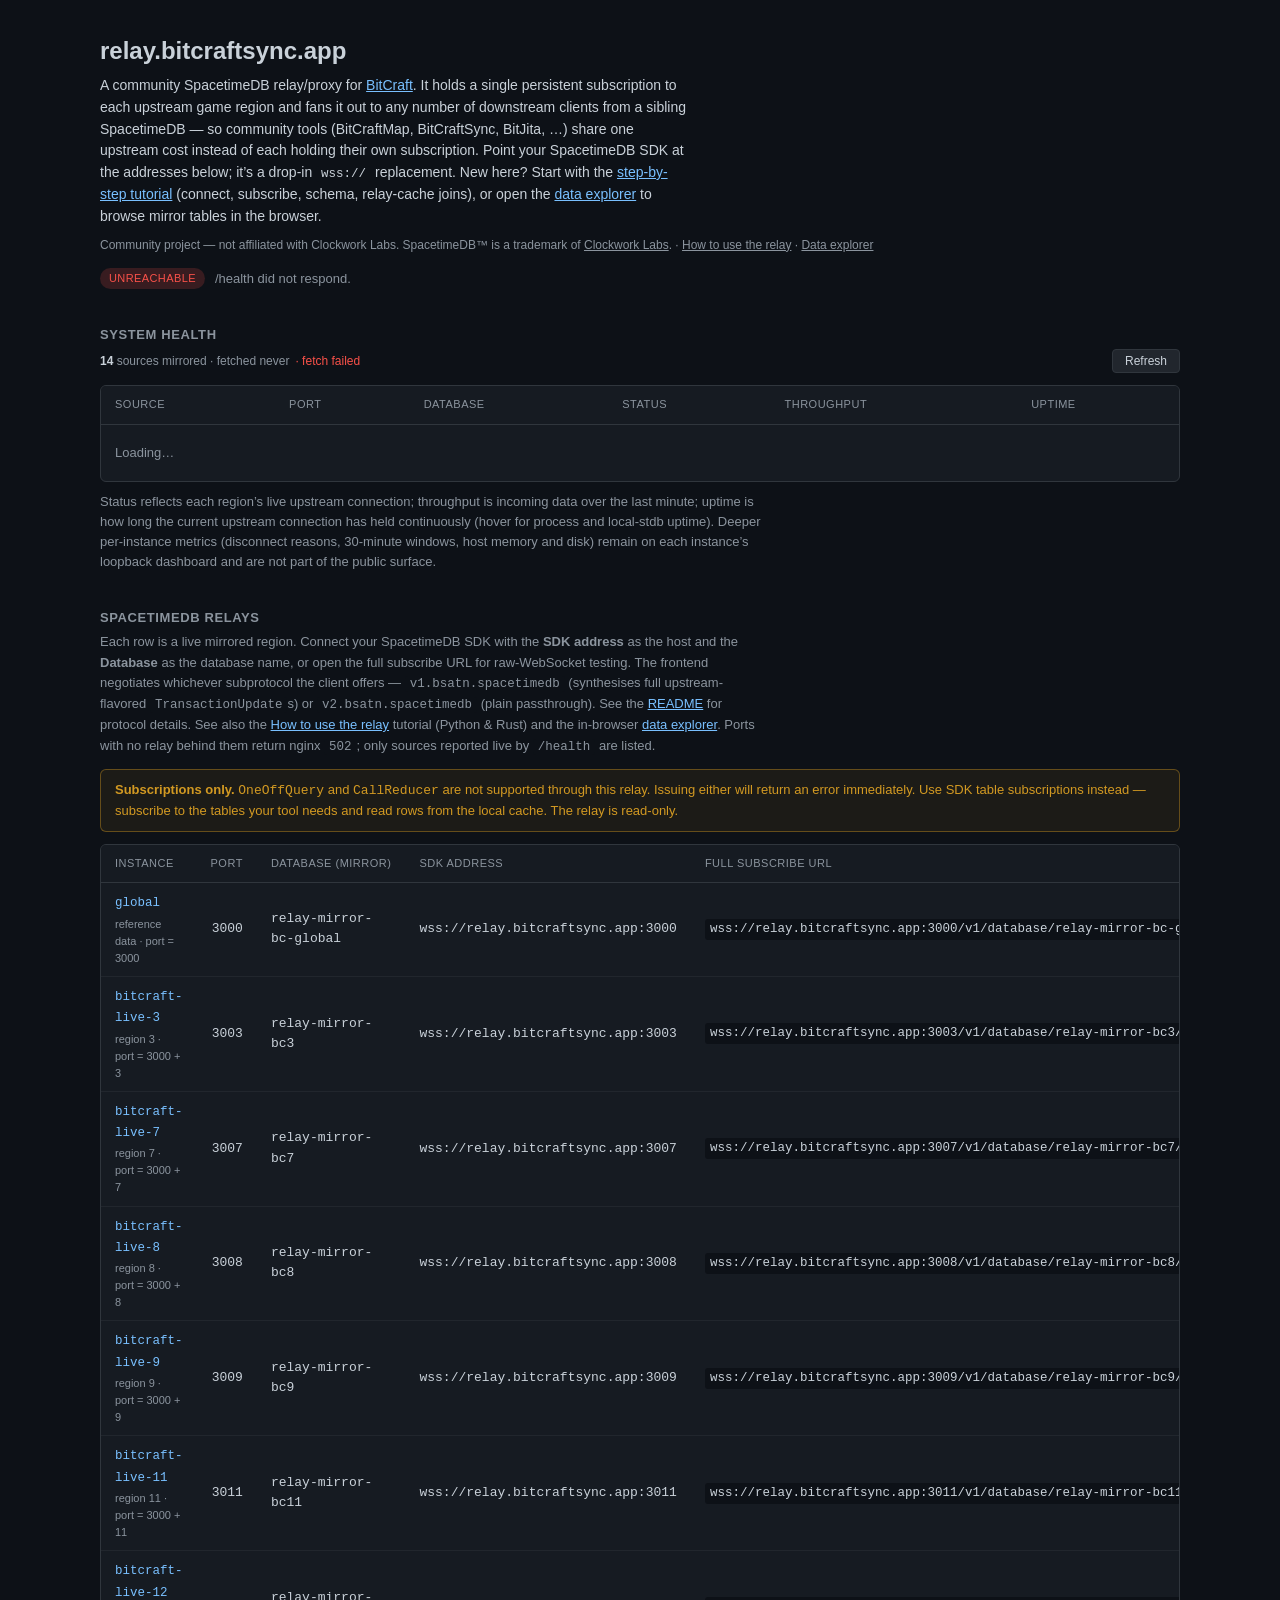
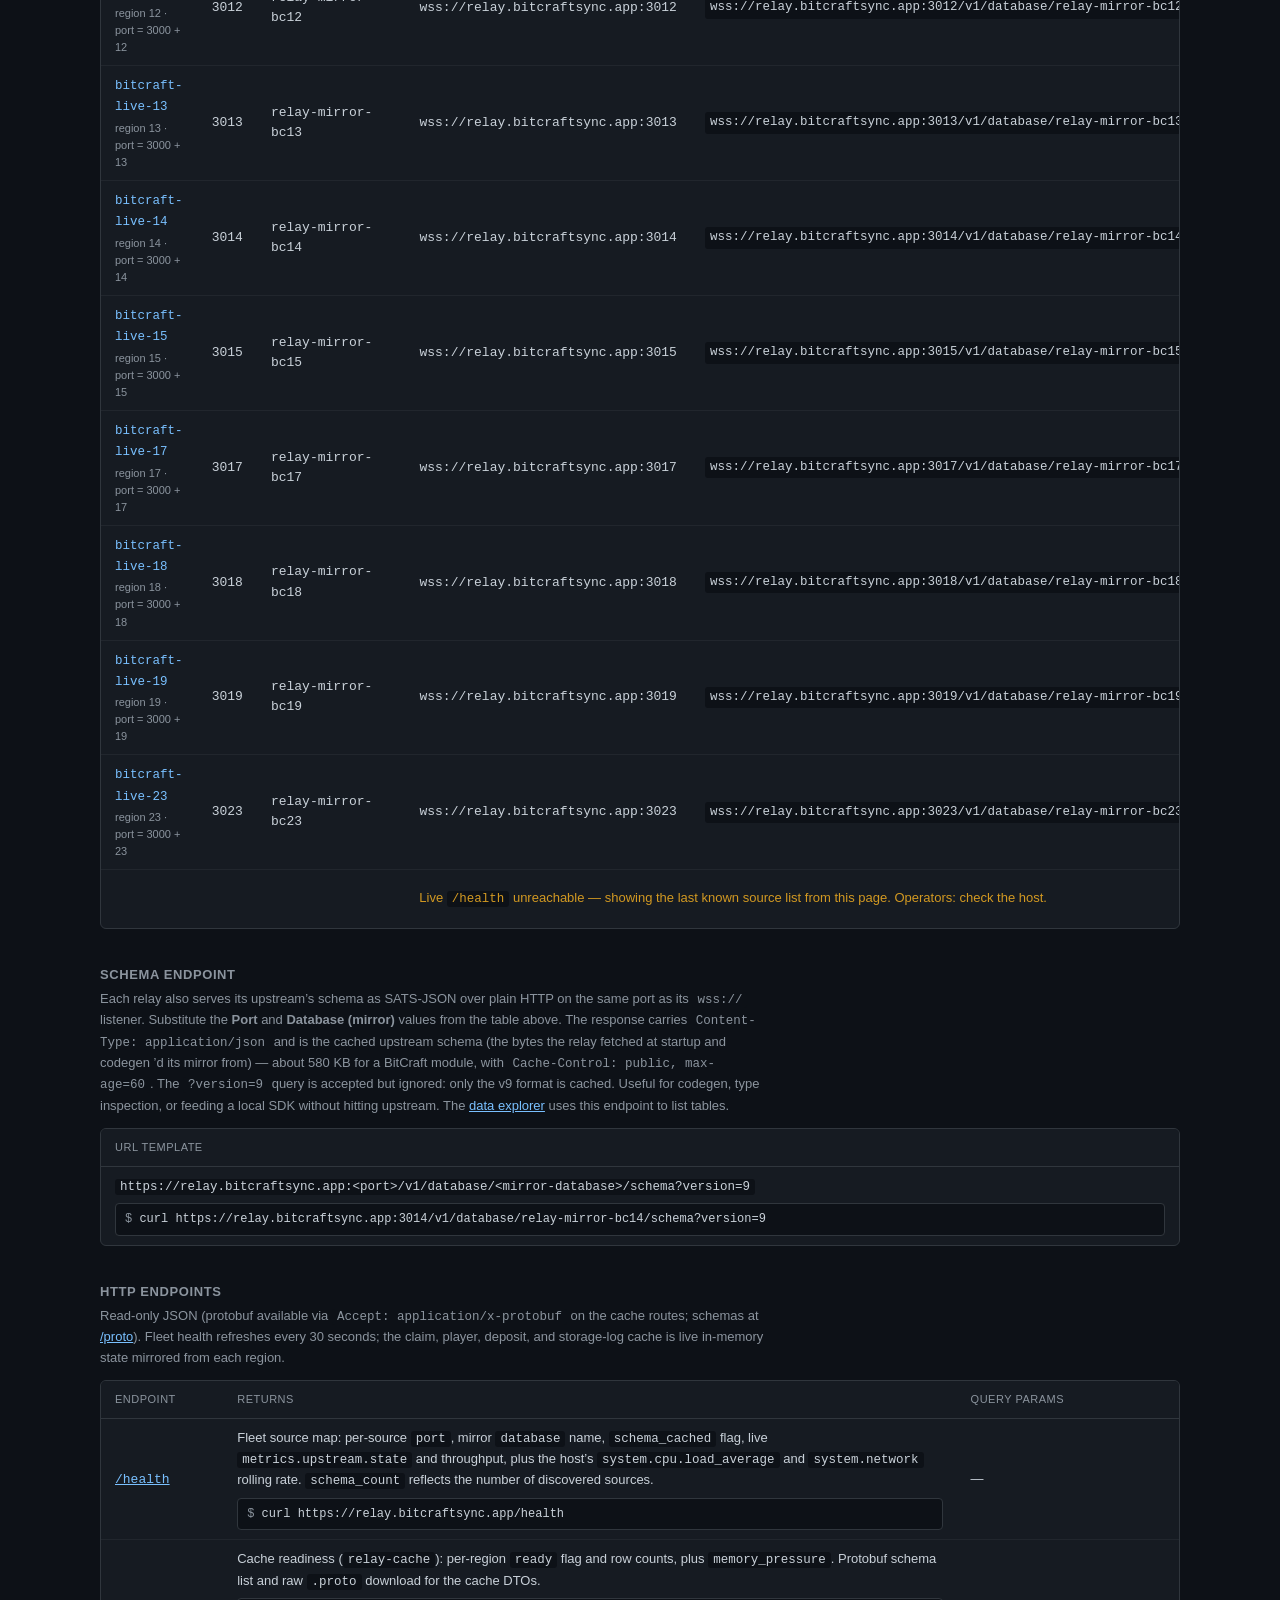
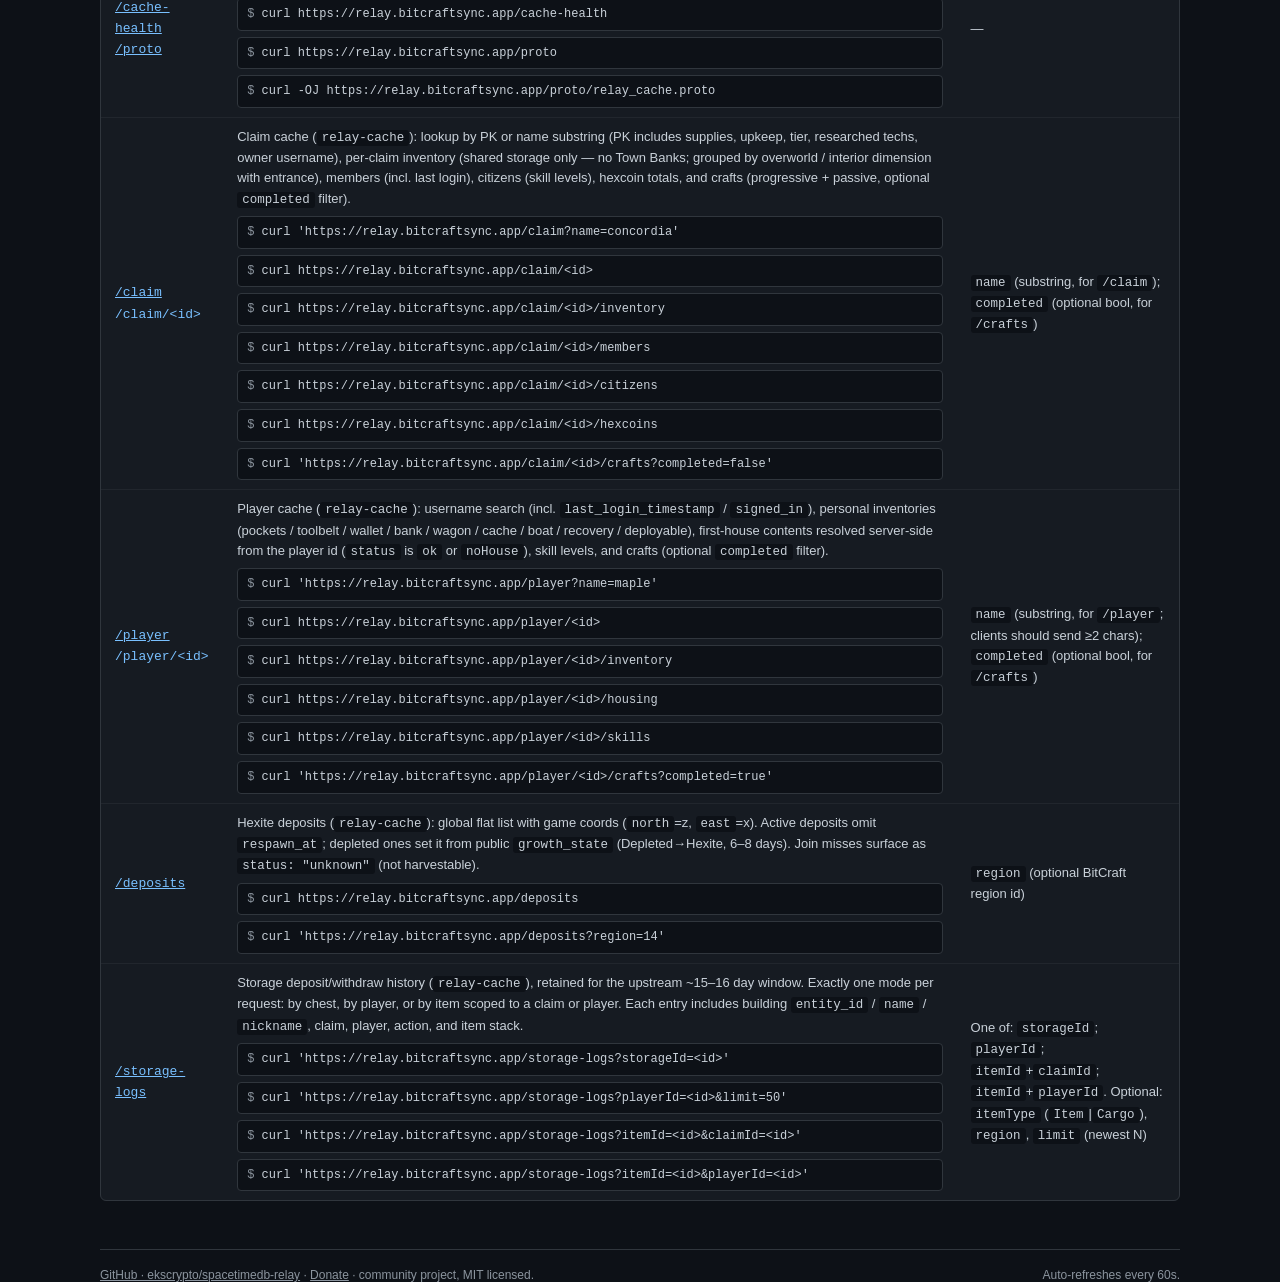
==== commit d645de48: "Gate relay-cache on initial subscribe and self-heal hexite locations. Expose initial_subscribe_compl" ====
--- a/www/index.html
+++ b/www/index.html
@@ -478,7 +478,8 @@
             with game coords (<code>north</code>=z, <code>east</code>=x).
             Active deposits omit <code>respawn_at</code>; depleted ones
             set it from public <code>growth_state</code> (Depleted&rarr;Hexite,
-            ~6&ndash;8 days).
+            6–8 days). Join misses surface as
+            <code>status: "unknown"</code> (not harvestable).
             <div class="curl"><span class="prompt">$</span> curl https://relay.bitcraftsync.app/deposits</div>
             <div class="curl"><span class="prompt">$</span> curl 'https://relay.bitcraftsync.app/deposits?region=14'</div>
           </td>
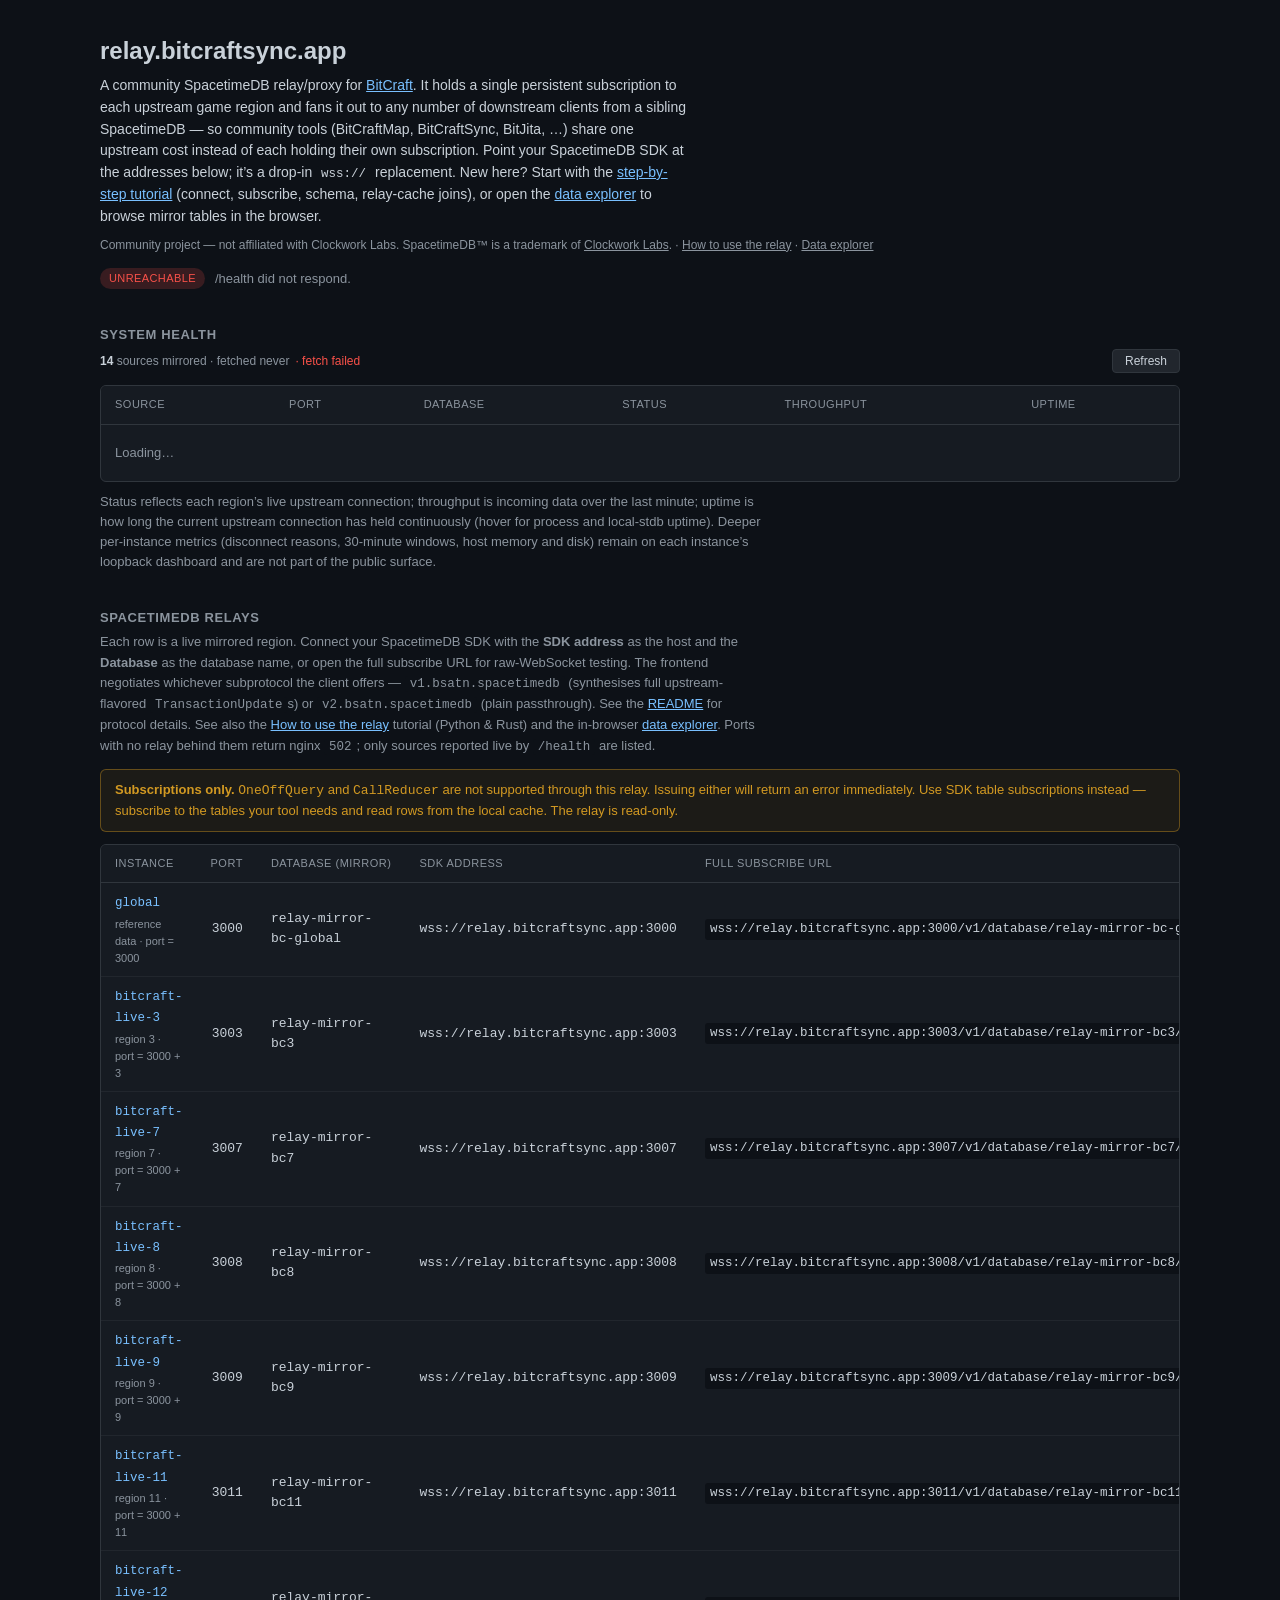
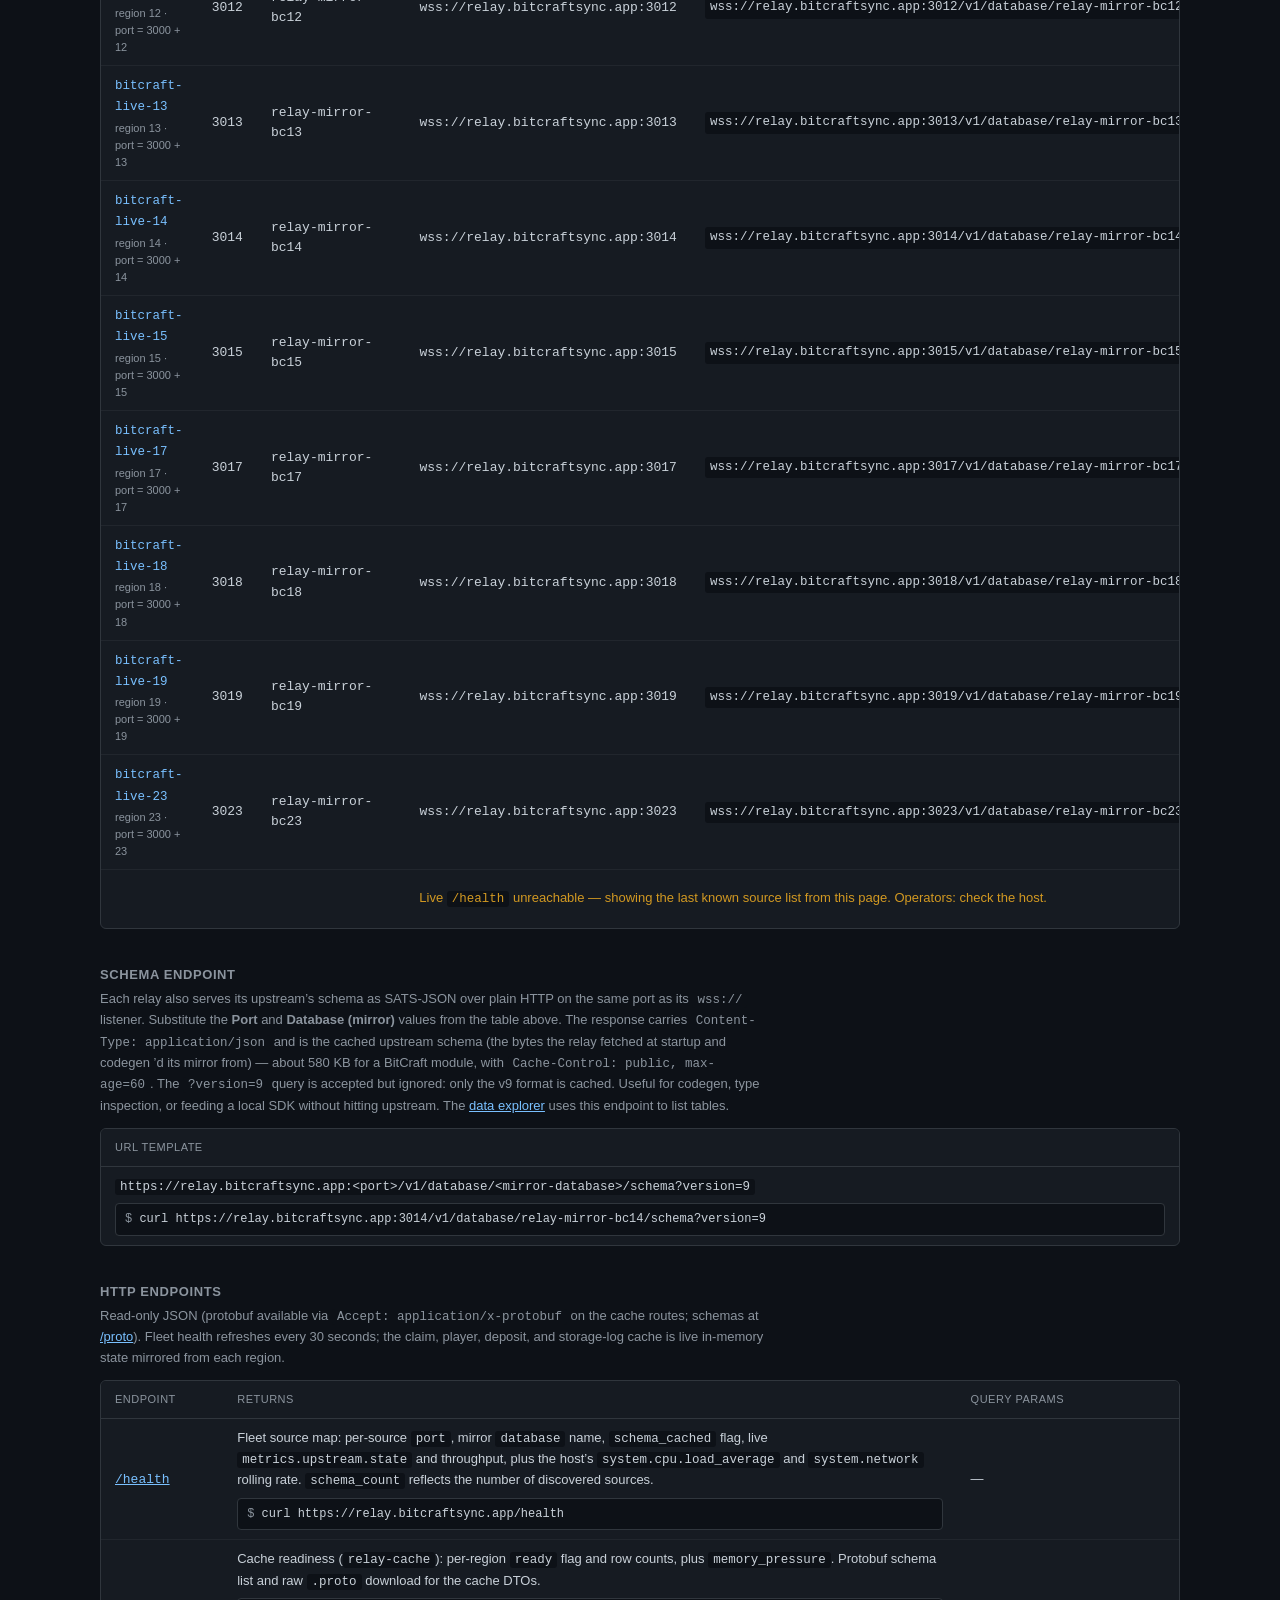
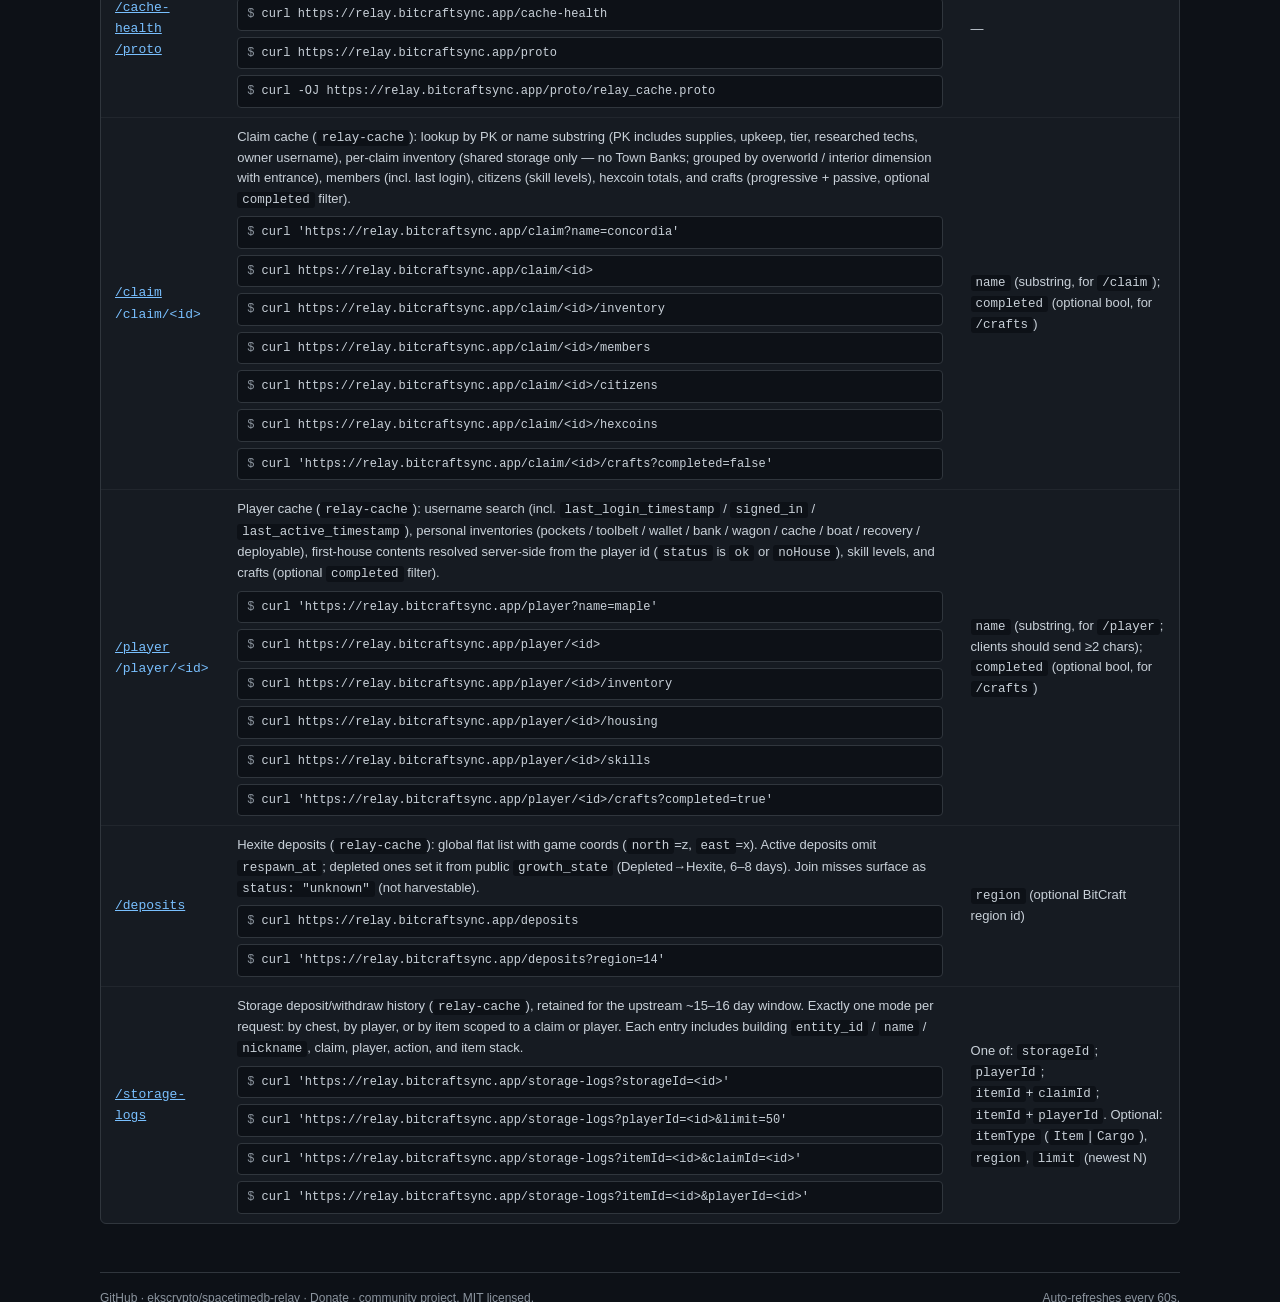
==== commit 08b9953c: "Expose last_active_timestamp from mobile_entity_state. BitCraft zeros sign_in_timestamp on logout, s" ====
--- a/www/index.html
+++ b/www/index.html
@@ -449,7 +449,8 @@
           </td>
           <td>
             Player cache (<code>relay-cache</code>): username search
-            (incl. <code>last_login_timestamp</code> / <code>signed_in</code>),
+            (incl. <code>last_login_timestamp</code> / <code>signed_in</code> /
+            <code>last_active_timestamp</code>),
             personal inventories (pockets / toolbelt / wallet / bank /
             wagon / cache / boat / recovery / deployable),
             first-house contents resolved server-side from the
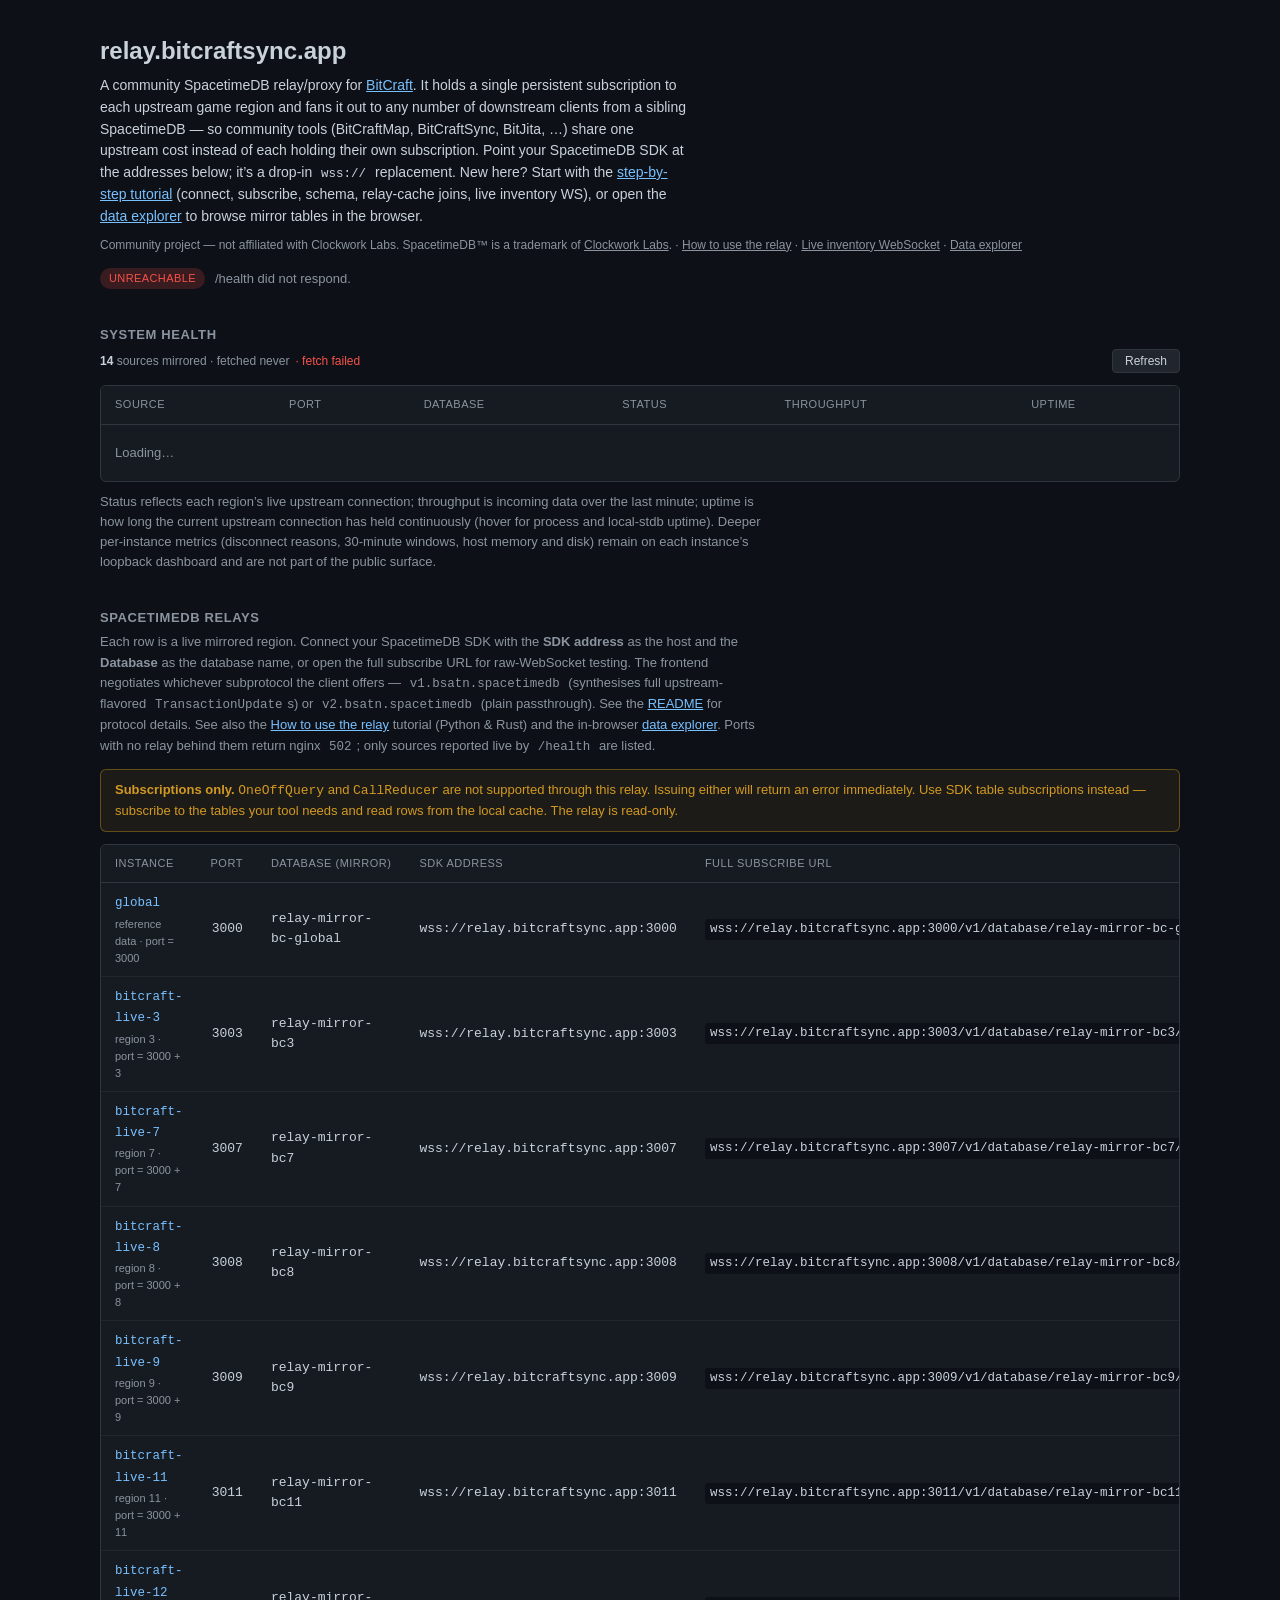
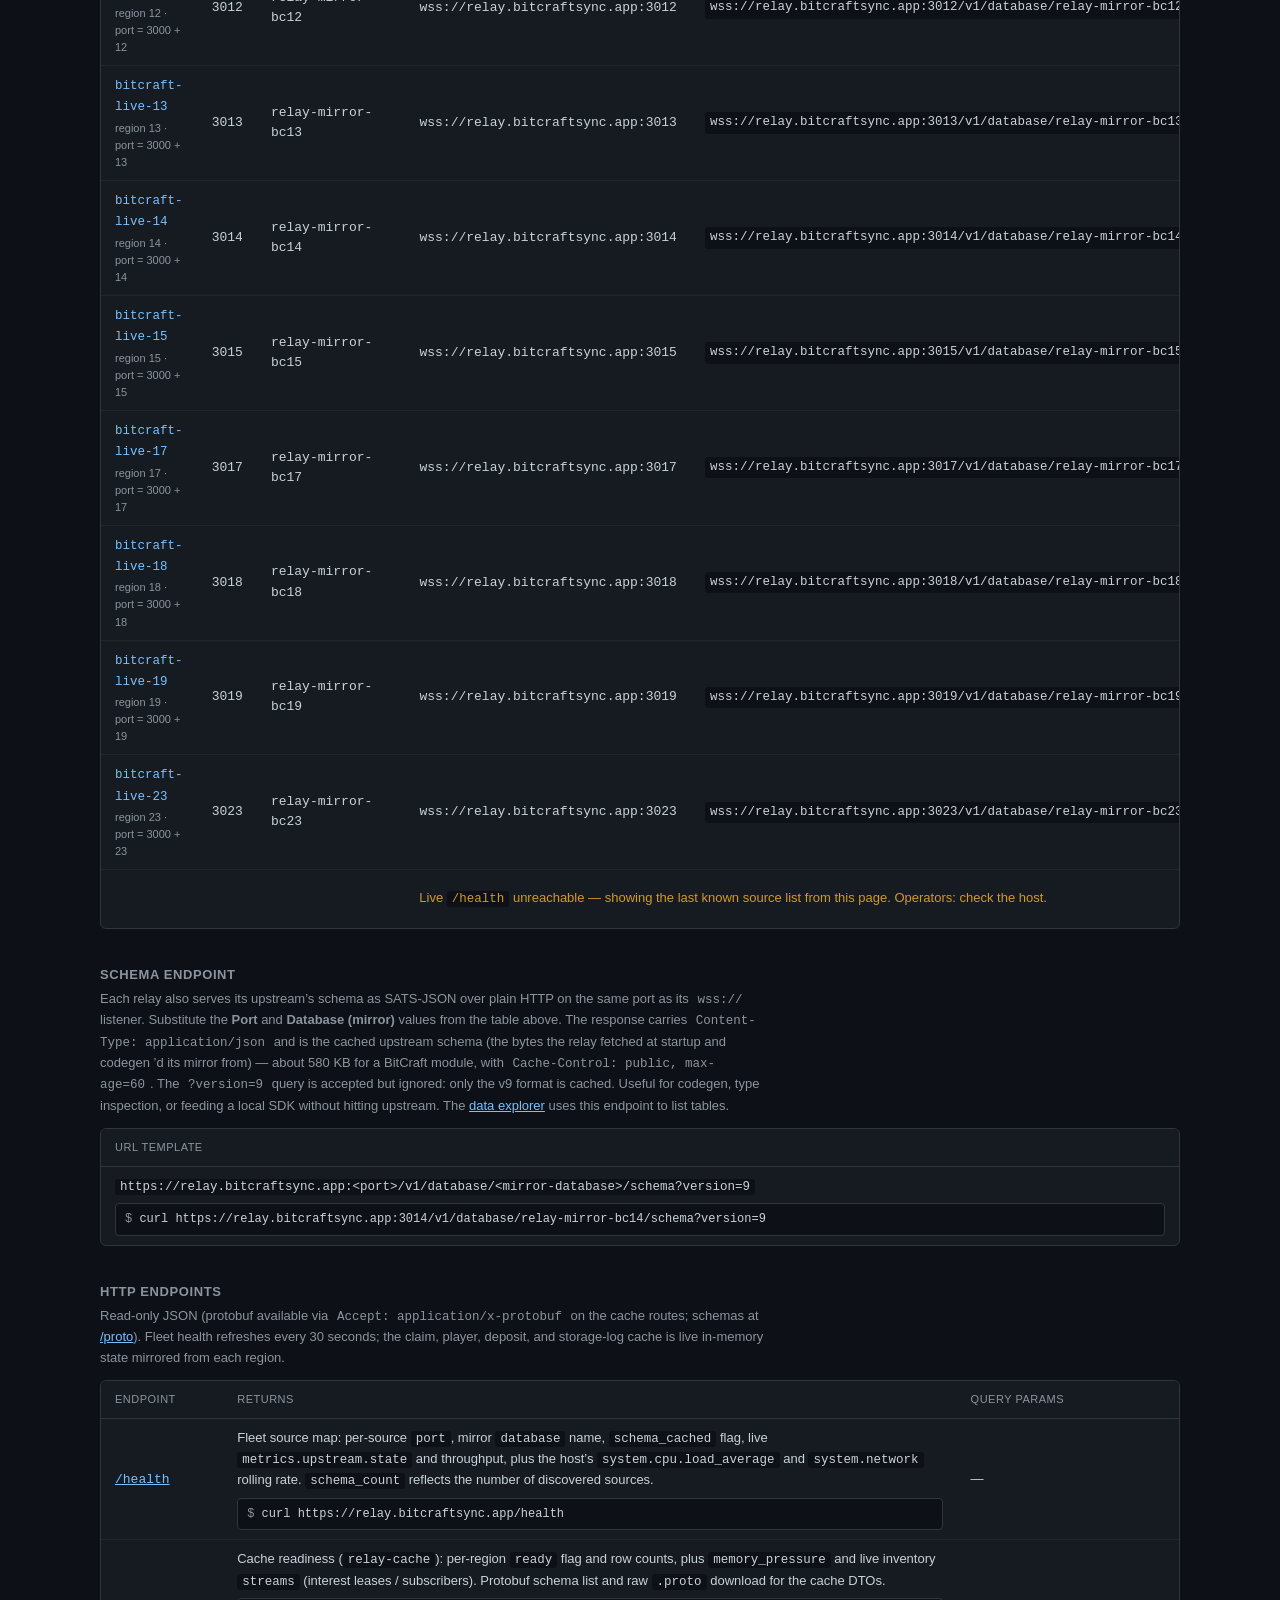
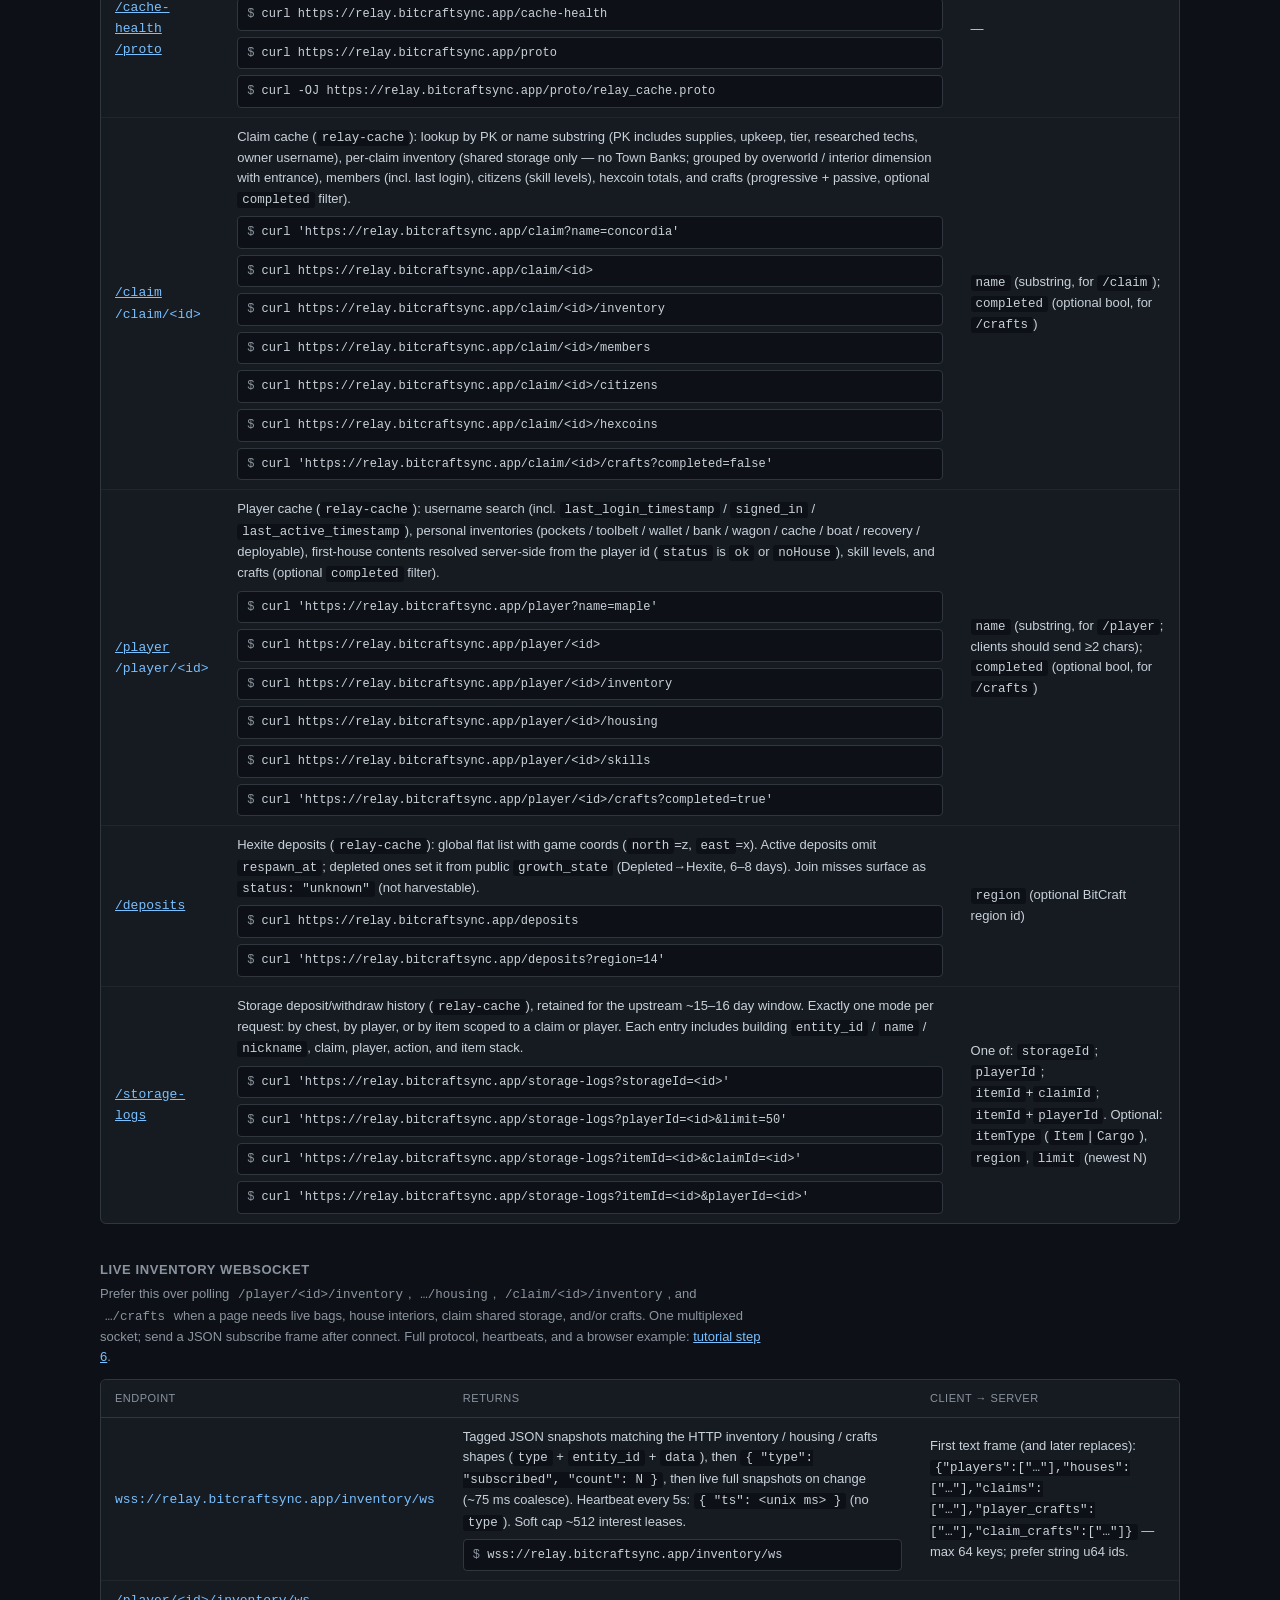
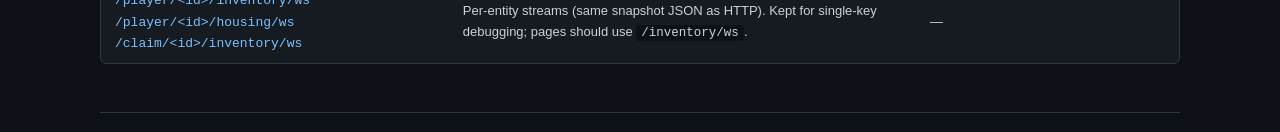
==== commit e2e54828: "Stream claim and player crafts on the multiplexed inventory WebSocket. Pages can subscribe with play" ====
--- a/www/index.html
+++ b/www/index.html
@@ -220,7 +220,7 @@
       SpacetimeDB SDK at the addresses below; it&rsquo;s a drop-in
       <code>wss://</code> replacement. New here?
       Start with the <a href="/tutorial/">step-by-step tutorial</a>
-      (connect, subscribe, schema, relay-cache joins), or open the
+      (connect, subscribe, schema, relay-cache joins, live inventory WS), or open the
       <a href="/explorer/">data explorer</a> to browse mirror tables in the browser.
     </p>
     <p class="disclaimer">
@@ -228,6 +228,7 @@
       SpacetimeDB&trade; is a trademark of
       <a href="https://clockworklabs.io" target="_blank" rel="noopener">Clockwork Labs</a>.
       &middot; <a href="/tutorial/">How to use the relay</a>
+      &middot; <a href="/tutorial/inventory-ws.html">Live inventory WebSocket</a>
       &middot; <a href="/explorer/">Data explorer</a>
     </p>
     <div class="health-line">
@@ -408,8 +409,9 @@
           <td>
             Cache readiness (<code>relay-cache</code>): per-region
             <code>ready</code> flag and row counts, plus
-            <code>memory_pressure</code>. Protobuf schema list and raw
-            <code>.proto</code> download for the cache DTOs.
+            <code>memory_pressure</code> and live inventory
+            <code>streams</code> (interest leases / subscribers). Protobuf
+            schema list and raw <code>.proto</code> download for the cache DTOs.
             <div class="curl"><span class="prompt">$</span> curl https://relay.bitcraftsync.app/cache-health</div>
             <div class="curl"><span class="prompt">$</span> curl https://relay.bitcraftsync.app/proto</div>
             <div class="curl"><span class="prompt">$</span> curl -OJ https://relay.bitcraftsync.app/proto/relay_cache.proto</div>
@@ -512,6 +514,64 @@
             Optional: <code>itemType</code> (<code>Item</code>|<code>Cargo</code>),
             <code>region</code>, <code>limit</code> (newest N)
           </td>
+        </tr>
+      </tbody>
+    </table>
+  </div>
+
+  <!-- Section 5: Live inventory WebSocket -->
+  <h2>Live inventory WebSocket</h2>
+  <p class="section-note">
+    Prefer this over polling
+    <code>/player/&lt;id&gt;/inventory</code>,
+    <code>…/housing</code>,
+    <code>/claim/&lt;id&gt;/inventory</code>, and
+    <code>…/crafts</code> when a page needs live bags, house interiors,
+    claim shared storage, and/or crafts. One multiplexed socket;
+    send a JSON subscribe frame after connect. Full protocol, heartbeats,
+    and a browser example:
+    <a href="/tutorial/inventory-ws.html">tutorial step 6</a>.
+  </p>
+  <div class="panel">
+    <table class="endpoints">
+      <thead>
+        <tr>
+          <th>Endpoint</th>
+          <th>Returns</th>
+          <th>Client → server</th>
+        </tr>
+      </thead>
+      <tbody>
+        <tr>
+          <td><span class="ep">wss://relay.bitcraftsync.app/inventory/ws</span></td>
+          <td>
+            Tagged JSON snapshots matching the HTTP inventory / housing /
+            crafts shapes (<code>type</code> + <code>entity_id</code> +
+            <code>data</code>), then
+            <code>{ "type": "subscribed", "count": N }</code>, then live
+            full snapshots on change (~75&nbsp;ms coalesce). Heartbeat every
+            5s: <code>{ "ts": &lt;unix ms&gt; }</code> (no
+            <code>type</code>). Soft cap ~512 interest leases.
+            <div class="curl"><span class="prompt">$</span> wss://relay.bitcraftsync.app/inventory/ws</div>
+          </td>
+          <td>
+            First text frame (and later replaces):
+            <code>{"players":["…"],"houses":["…"],"claims":["…"],"player_crafts":["…"],"claim_crafts":["…"]}</code>
+            — max 64 keys; prefer string u64 ids.
+          </td>
+        </tr>
+        <tr>
+          <td>
+            <span class="ep">/player/&lt;id&gt;/inventory/ws</span><br>
+            <span class="ep">/player/&lt;id&gt;/housing/ws</span><br>
+            <span class="ep">/claim/&lt;id&gt;/inventory/ws</span>
+          </td>
+          <td>
+            Per-entity streams (same snapshot JSON as HTTP). Kept for
+            single-key debugging; pages should use
+            <code>/inventory/ws</code>.
+          </td>
+          <td>&mdash;</td>
         </tr>
       </tbody>
     </table>
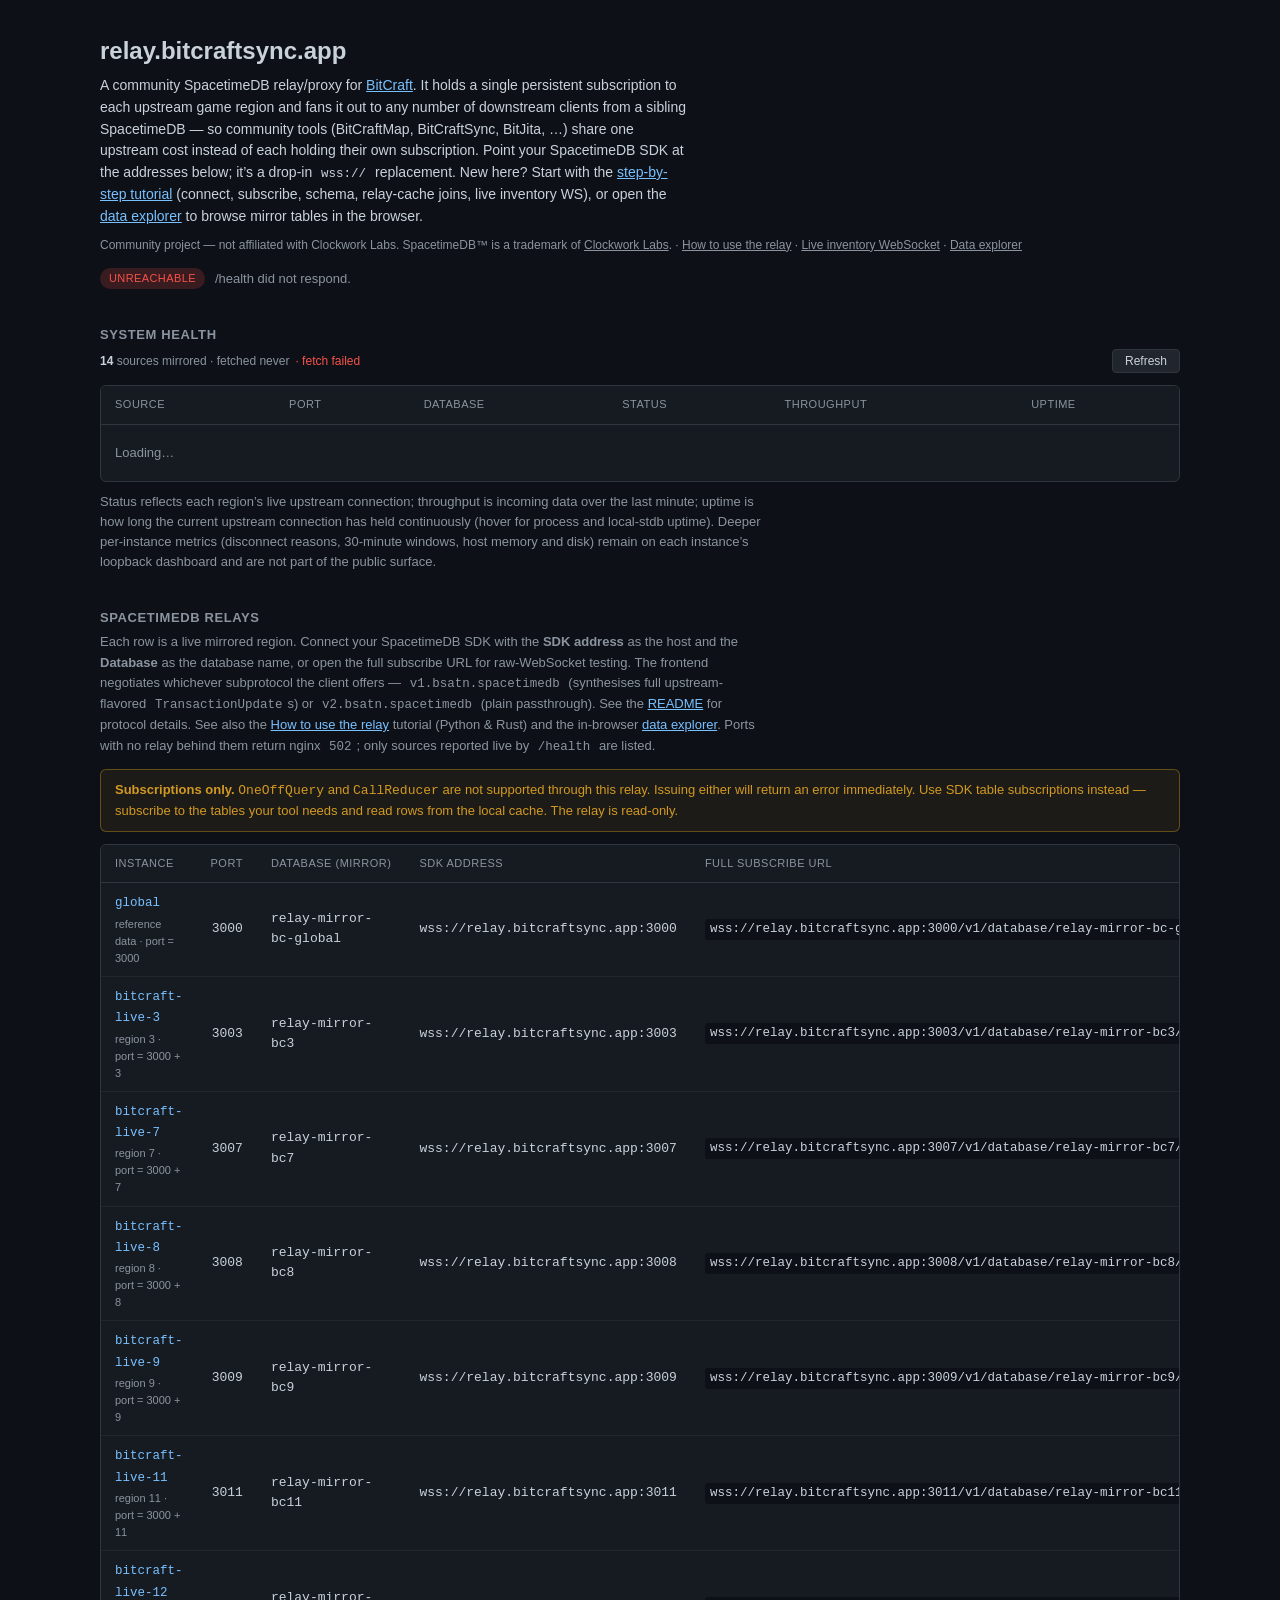
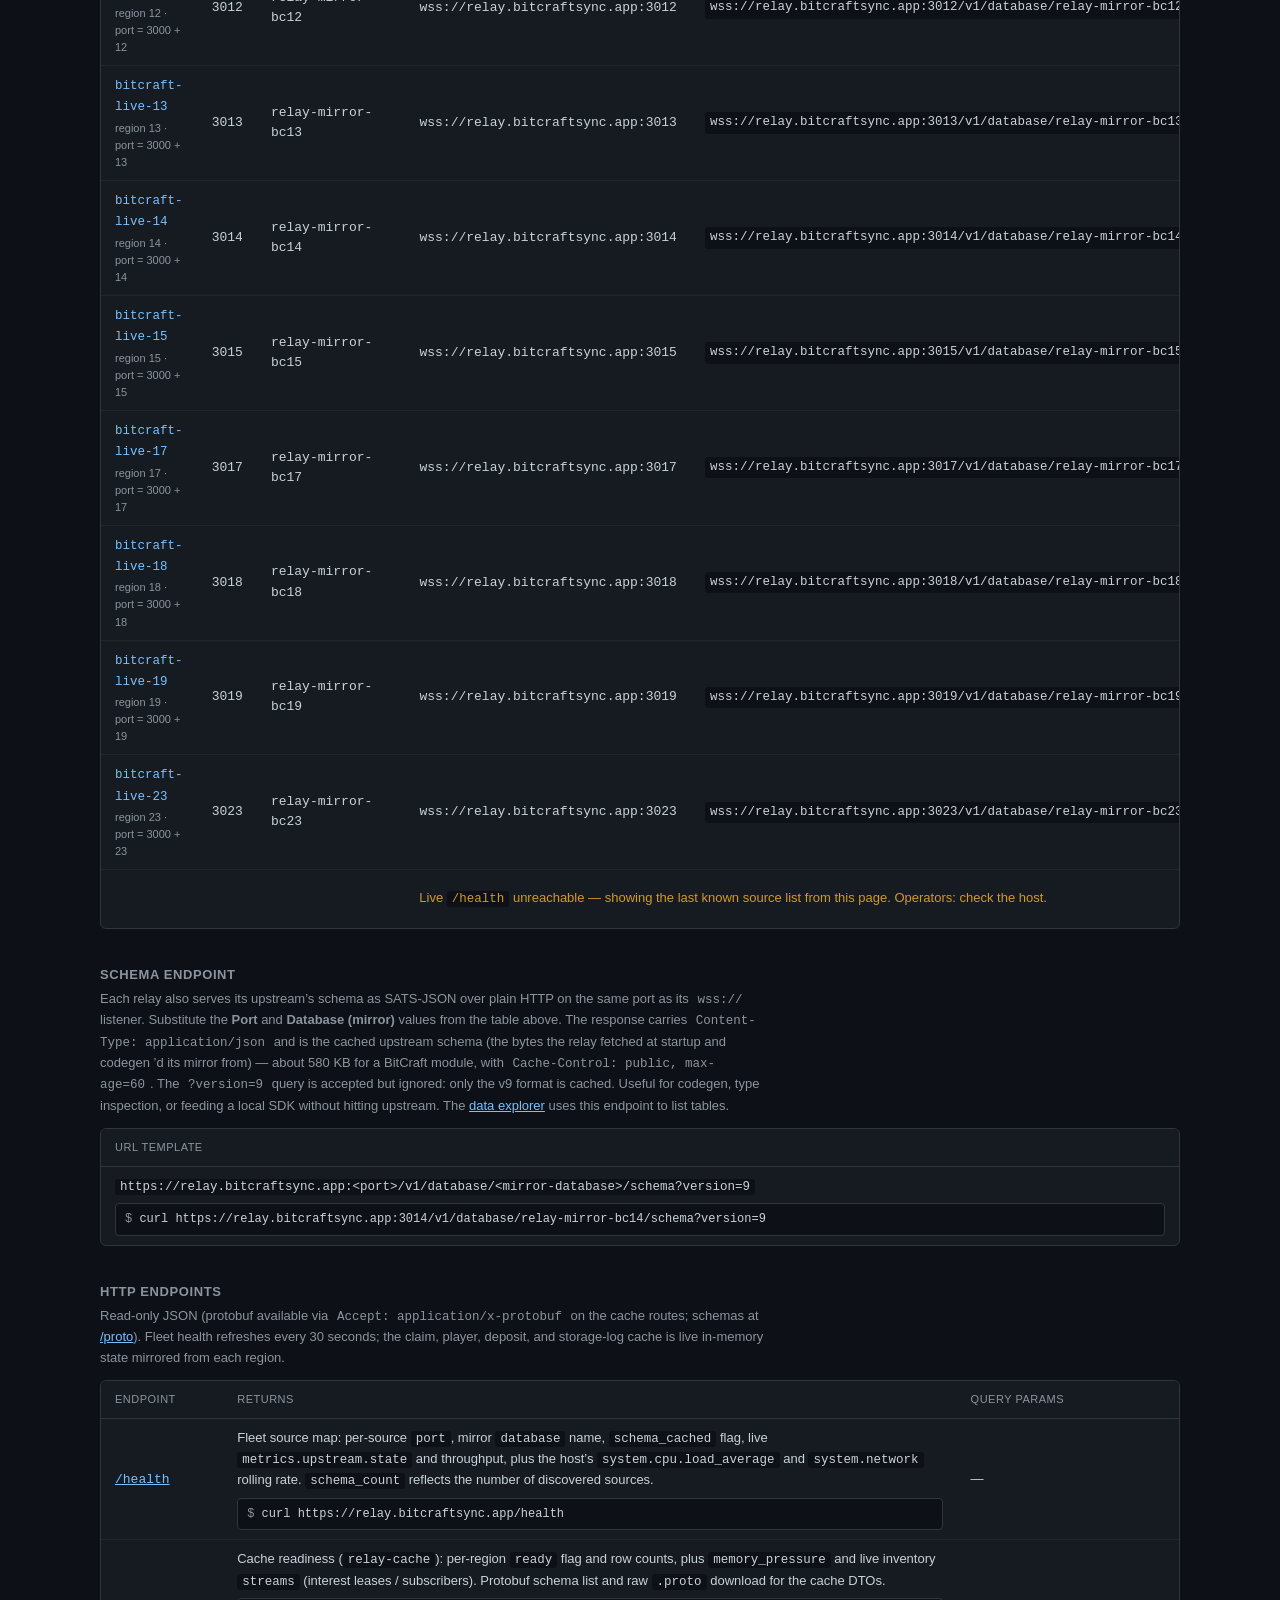
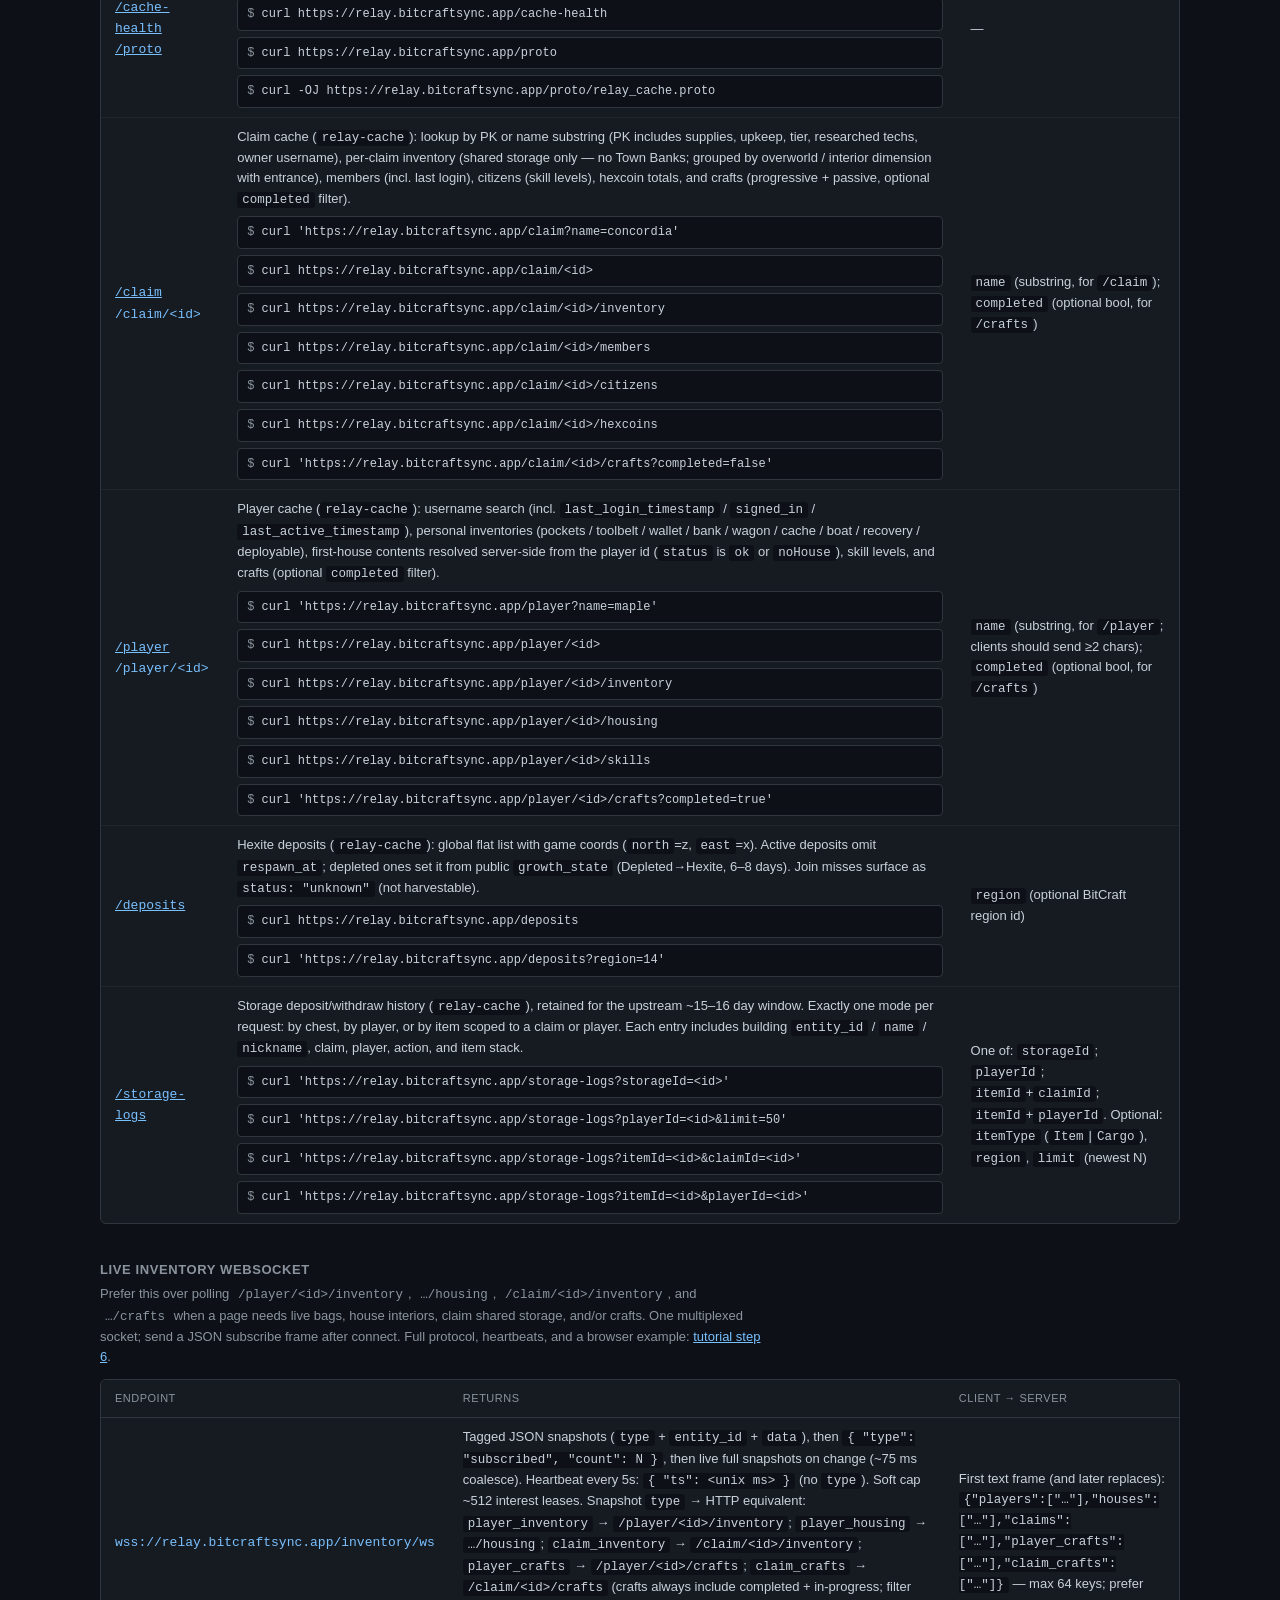
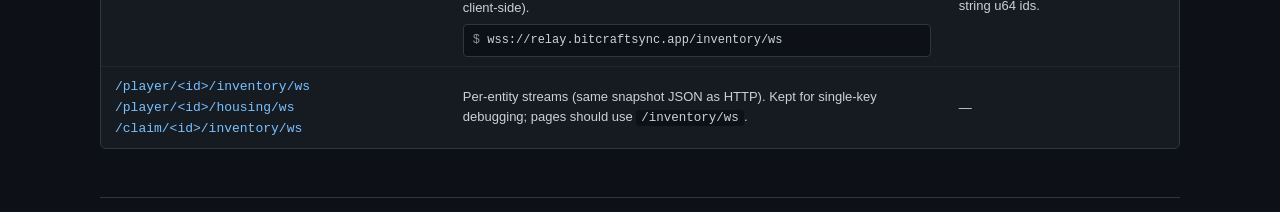
==== commit b470a6ec: "Document inventory WS snapshot type→HTTP mapping on the homepage. Make player_crafts/claim_crafts re" ====
--- a/www/index.html
+++ b/www/index.html
@@ -545,13 +545,24 @@
         <tr>
           <td><span class="ep">wss://relay.bitcraftsync.app/inventory/ws</span></td>
           <td>
-            Tagged JSON snapshots matching the HTTP inventory / housing /
-            crafts shapes (<code>type</code> + <code>entity_id</code> +
+            Tagged JSON snapshots (<code>type</code> + <code>entity_id</code> +
             <code>data</code>), then
             <code>{ "type": "subscribed", "count": N }</code>, then live
             full snapshots on change (~75&nbsp;ms coalesce). Heartbeat every
             5s: <code>{ "ts": &lt;unix ms&gt; }</code> (no
             <code>type</code>). Soft cap ~512 interest leases.
+            Snapshot <code>type</code> → HTTP equivalent:
+            <code>player_inventory</code> →
+            <code>/player/&lt;id&gt;/inventory</code>;
+            <code>player_housing</code> →
+            <code>…/housing</code>;
+            <code>claim_inventory</code> →
+            <code>/claim/&lt;id&gt;/inventory</code>;
+            <code>player_crafts</code> →
+            <code>/player/&lt;id&gt;/crafts</code>;
+            <code>claim_crafts</code> →
+            <code>/claim/&lt;id&gt;/crafts</code>
+            (crafts always include completed + in-progress; filter client-side).
             <div class="curl"><span class="prompt">$</span> wss://relay.bitcraftsync.app/inventory/ws</div>
           </td>
           <td>
